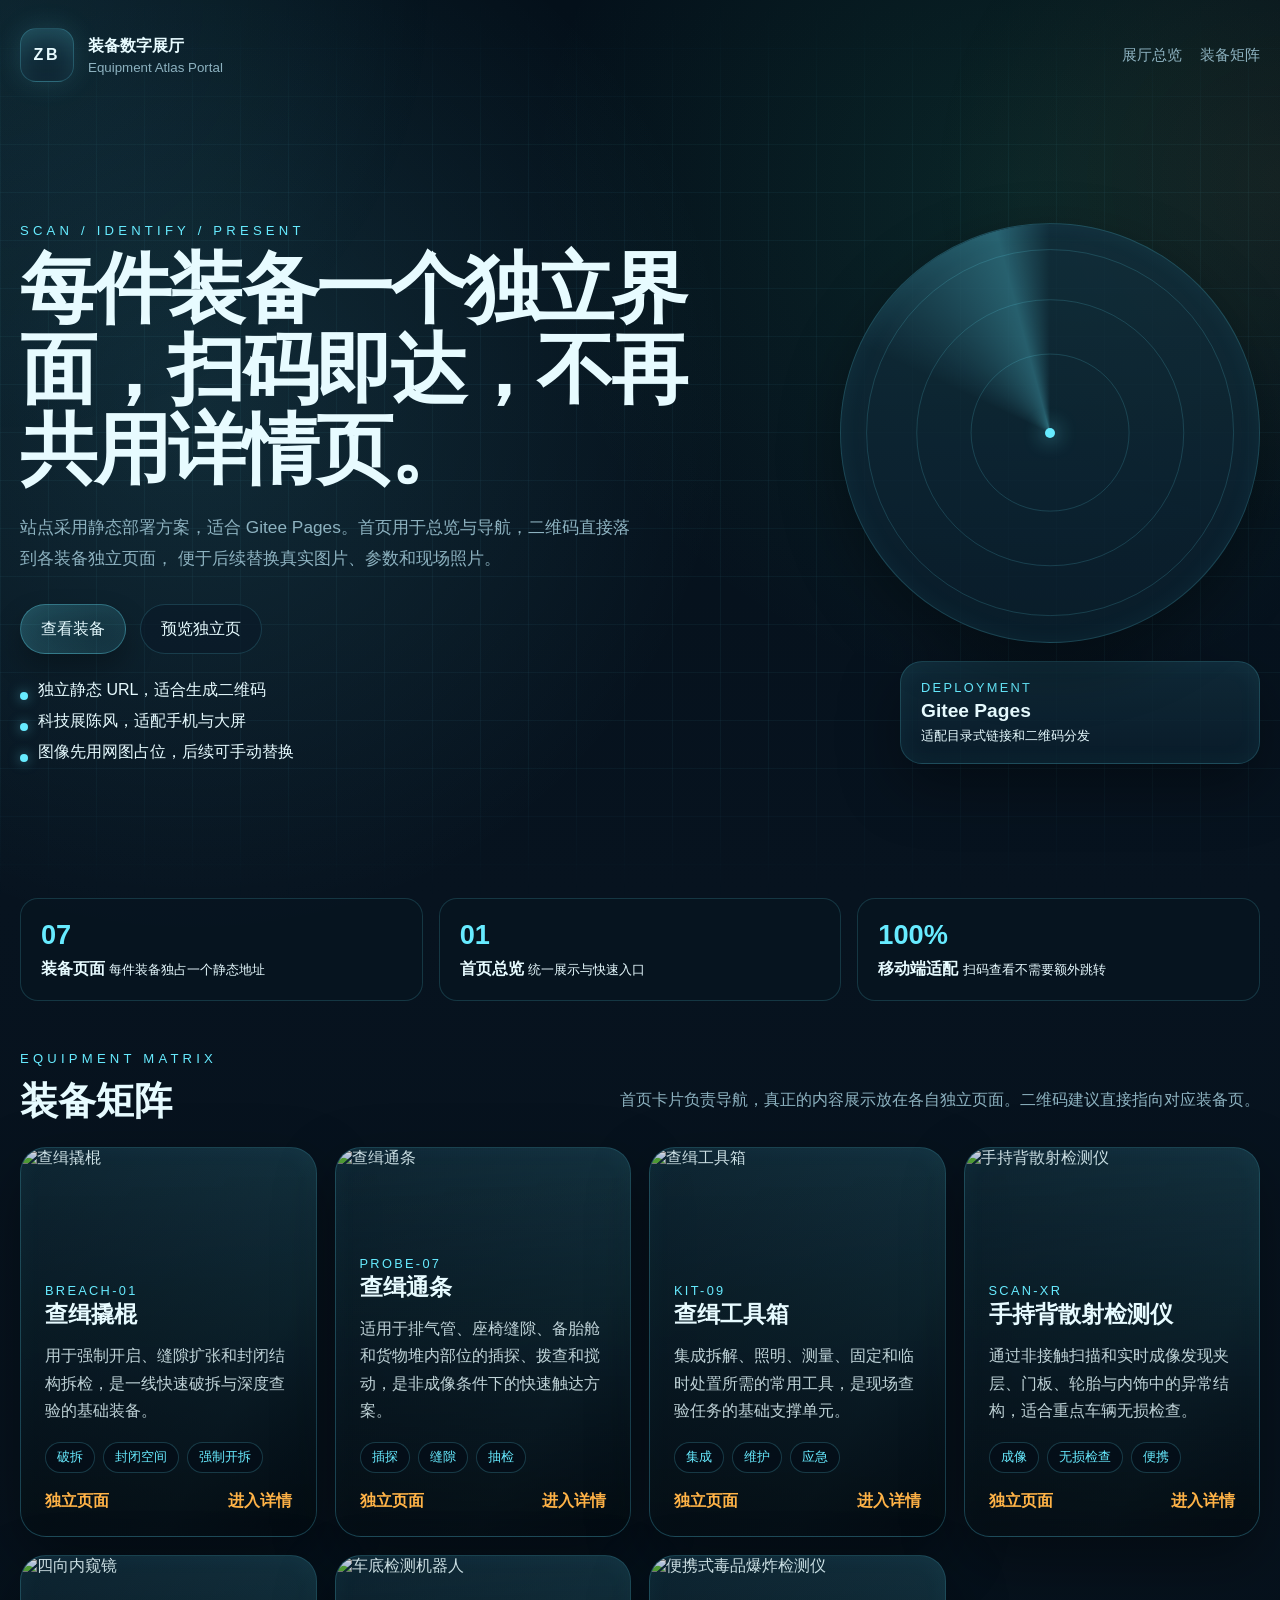
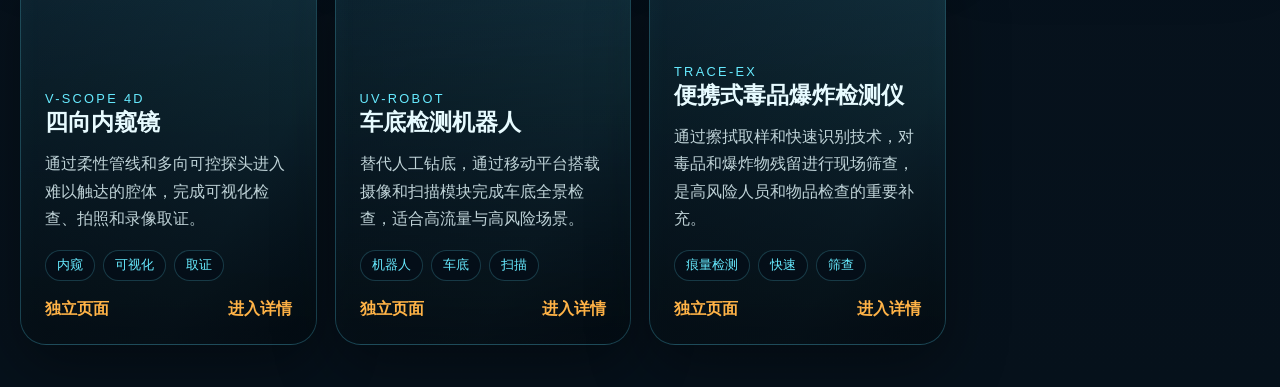
==== index.html @ 57be3cd7 "init equipment site" ====
<!DOCTYPE html>
<html lang="zh-CN">
<head>
    <meta charset="UTF-8">
    <meta name="viewport" content="width=device-width, initial-scale=1.0">
    <title>装备数字展厅</title>
    <meta name="description" content="装备数字展厅首页，支持二维码落地到每件装备的独立介绍页面。">
    <link rel="stylesheet" href="style.css">
</head>
<body data-page="home">
    <div class="site-shell">
        <div class="hud-grid"></div>
        <div class="hud-beam beam-a"></div>
        <div class="hud-beam beam-b"></div>

        <header class="topbar">
            <a class="brand" href="./index.html">
                <span class="brand-mark">ZB</span>
                <span class="brand-text">
                    <strong>装备数字展厅</strong>
                    <small>Equipment Atlas Portal</small>
                </span>
            </a>
            <nav class="topnav">
                <a href="#overview">展厅总览</a>
                <a href="#equipment-grid">装备矩阵</a>
            </nav>
        </header>

        <main>
            <section class="hero" id="overview">
                <div class="hero-copy">
                    <p class="section-kicker">SCAN / IDENTIFY / PRESENT</p>
                    <h1>每件装备一个独立界面，扫码即达，不再共用详情页。</h1>
                    <p class="hero-text">
                        站点采用静态部署方案，适合 Gitee Pages。首页用于总览与导航，二维码直接落到各装备独立页面，
                        便于后续替换真实图片、参数和现场照片。
                    </p>
                    <div class="hero-actions">
                        <a class="button button-primary" href="#equipment-grid">查看装备</a>
                        <a class="button button-secondary" href="equip/chaji-qiaogun/index.html">预览独立页</a>
                    </div>
                    <ul class="hero-points">
                        <li>独立静态 URL，适合生成二维码</li>
                        <li>科技展陈风，适配手机与大屏</li>
                        <li>图像先用网图占位，后续可手动替换</li>
                    </ul>
                </div>
                <div class="hero-visual">
                    <div class="hero-radar">
                        <div class="radar-ring ring-1"></div>
                        <div class="radar-ring ring-2"></div>
                        <div class="radar-ring ring-3"></div>
                        <div class="radar-sweep"></div>
                        <div class="radar-core"></div>
                    </div>
                    <div class="hero-panel">
                        <span>DEPLOYMENT</span>
                        <strong>Gitee Pages</strong>
                        <small>适配目录式链接和二维码分发</small>
                    </div>
                </div>
            </section>

            <section class="overview-strip">
                <article>
                    <span>07</span>
                    <strong>装备页面</strong>
                    <small>每件装备独占一个静态地址</small>
                </article>
                <article>
                    <span>01</span>
                    <strong>首页总览</strong>
                    <small>统一展示与快速入口</small>
                </article>
                <article>
                    <span>100%</span>
                    <strong>移动端适配</strong>
                    <small>扫码查看不需要额外跳转</small>
                </article>
            </section>

            <section class="section-head">
                <div>
                    <p class="section-kicker">EQUIPMENT MATRIX</p>
                    <h2>装备矩阵</h2>
                </div>
                <p class="section-note">
                    首页卡片负责导航，真正的内容展示放在各自独立页面。二维码建议直接指向对应装备页。
                </p>
            </section>

            <section class="equipment-grid" id="equipment-grid" aria-label="装备列表"></section>
        </main>
    </div>

    <script src="script.js"></script>
</body>
</html>
---- style.css ----
:root {
    color-scheme: dark;
    --bg: #06111b;
    --bg-soft: #0c1a27;
    --panel: rgba(8, 26, 40, 0.78);
    --panel-strong: rgba(9, 33, 50, 0.96);
    --panel-border: rgba(103, 235, 255, 0.18);
    --text: #e7fbff;
    --muted: #8db2c0;
    --line: rgba(103, 235, 255, 0.16);
    --accent: #67ebff;
    --accent-2: #3ddc97;
    --accent-3: #ffb347;
    --shadow: 0 22px 60px rgba(0, 0, 0, 0.35);
    --radius-xl: 28px;
    --radius-lg: 22px;
    --radius-md: 18px;
    --container: 1240px;
}

* {
    box-sizing: border-box;
}

html {
    scroll-behavior: smooth;
}

body {
    margin: 0;
    min-height: 100vh;
    font-family: "Segoe UI", "Microsoft YaHei", sans-serif;
    color: var(--text);
    background:
        radial-gradient(circle at 15% 20%, rgba(103, 235, 255, 0.12), transparent 28%),
        radial-gradient(circle at 80% 10%, rgba(61, 220, 151, 0.1), transparent 24%),
        linear-gradient(180deg, #04101a 0%, #07131f 45%, #06111b 100%);
}

a {
    color: inherit;
    text-decoration: none;
}

img {
    display: block;
    max-width: 100%;
}

button {
    font: inherit;
    border: 0;
}

.site-shell {
    position: relative;
    overflow: hidden;
}

.hud-grid,
.hud-beam {
    pointer-events: none;
    position: fixed;
    inset: 0;
    z-index: 0;
}

.hud-grid {
    background-image:
        linear-gradient(rgba(103, 235, 255, 0.05) 1px, transparent 1px),
        linear-gradient(90deg, rgba(103, 235, 255, 0.05) 1px, transparent 1px);
    background-size: 48px 48px;
    mask-image: linear-gradient(180deg, transparent, rgba(0, 0, 0, 0.9) 18%, rgba(0, 0, 0, 0.9) 84%, transparent);
}

.hud-beam {
    opacity: 0.35;
}

.beam-a {
    background: radial-gradient(circle at 0% 0%, rgba(103, 235, 255, 0.22), transparent 28%);
}

.beam-b {
    background: radial-gradient(circle at 100% 20%, rgba(255, 179, 71, 0.16), transparent 24%);
}

.topbar,
main,
.site-footer {
    position: relative;
    z-index: 1;
    width: min(calc(100% - 40px), var(--container));
    margin: 0 auto;
}

.topbar {
    display: flex;
    align-items: center;
    justify-content: space-between;
    gap: 20px;
    padding: 28px 0 18px;
}

.brand {
    display: inline-flex;
    align-items: center;
    gap: 14px;
}

.brand-mark {
    display: grid;
    place-items: center;
    width: 54px;
    height: 54px;
    border-radius: 16px;
    border: 1px solid rgba(103, 235, 255, 0.25);
    background:
        linear-gradient(180deg, rgba(103, 235, 255, 0.18), rgba(103, 235, 255, 0.02)),
        rgba(8, 24, 37, 0.9);
    box-shadow: inset 0 0 24px rgba(103, 235, 255, 0.12), 0 0 28px rgba(103, 235, 255, 0.14);
    font-weight: 700;
    letter-spacing: 0.18em;
}

.brand-text {
    display: grid;
    gap: 3px;
}

.brand-text strong {
    font-size: 1rem;
    font-weight: 700;
}

.brand-text small,
.topnav a,
.section-note,
.metric-label,
.info-card p,
.list-block li,
.qr-box p,
.page-nav a,
.topnav small {
    color: var(--muted);
}

.topnav {
    display: flex;
    align-items: center;
    gap: 18px;
}

.topnav a {
    position: relative;
    font-size: 0.95rem;
}

.topnav a::after {
    content: "";
    position: absolute;
    left: 0;
    bottom: -6px;
    width: 100%;
    height: 1px;
    background: linear-gradient(90deg, transparent, var(--accent), transparent);
    transform: scaleX(0);
    transform-origin: center;
    transition: transform 0.25s ease;
}

.topnav a:hover::after {
    transform: scaleX(1);
}

.hero,
.detail-hero {
    display: grid;
    grid-template-columns: minmax(0, 1.1fr) minmax(320px, 0.9fr);
    gap: 28px;
    align-items: center;
}

.hero {
    min-height: calc(100vh - 110px);
    padding: 24px 0 28px;
}

.section-kicker {
    margin: 0 0 10px;
    font-size: 0.82rem;
    letter-spacing: 0.32em;
    color: var(--accent);
}

.hero h1,
.detail-title {
    margin: 0;
    line-height: 1.05;
    font-size: clamp(2.8rem, 6vw, 5.8rem);
    letter-spacing: -0.04em;
}

.hero-text,
.detail-summary {
    width: min(92%, 760px);
    margin: 22px 0 0;
    font-size: 1.08rem;
    line-height: 1.8;
    color: var(--muted);
}

.hero-actions,
.page-actions {
    display: flex;
    flex-wrap: wrap;
    gap: 14px;
    margin-top: 30px;
}

.button {
    display: inline-flex;
    align-items: center;
    justify-content: center;
    min-height: 50px;
    padding: 0 20px;
    border-radius: 999px;
    border: 1px solid transparent;
    cursor: pointer;
    transition: transform 0.22s ease, box-shadow 0.22s ease, border-color 0.22s ease;
}

.button:hover {
    transform: translateY(-2px);
}

.button-primary {
    background: linear-gradient(135deg, rgba(103, 235, 255, 0.2), rgba(103, 235, 255, 0.06));
    border-color: rgba(103, 235, 255, 0.34);
    box-shadow: inset 0 0 28px rgba(103, 235, 255, 0.08), 0 14px 28px rgba(0, 0, 0, 0.28);
    color: var(--text);
}

.button-secondary {
    background: rgba(10, 26, 40, 0.7);
    border-color: rgba(103, 235, 255, 0.16);
}

.hero-points,
.metric-list,
.list-block ul,
.reference-list {
    list-style: none;
    margin: 0;
    padding: 0;
}

.hero-points {
    display: grid;
    gap: 10px;
    margin-top: 26px;
}

.hero-points li,
.list-block li,
.reference-list li {
    position: relative;
    padding-left: 18px;
}

.hero-points li::before,
.list-block li::before,
.reference-list li::before {
    content: "";
    position: absolute;
    left: 0;
    top: 0.75em;
    width: 8px;
    height: 8px;
    border-radius: 50%;
    background: var(--accent);
    box-shadow: 0 0 12px rgba(103, 235, 255, 0.5);
}

.hero-visual {
    display: grid;
    gap: 18px;
    justify-items: end;
}

.hero-radar,
.hero-panel,
.detail-image,
.surface-panel,
.equipment-card,
.metric-card,
.qr-box,
.info-card {
    border: 1px solid var(--panel-border);
    background:
        linear-gradient(180deg, rgba(103, 235, 255, 0.08), rgba(103, 235, 255, 0.02)),
        var(--panel);
    box-shadow: var(--shadow), inset 0 0 24px rgba(103, 235, 255, 0.05);
}

.hero-radar {
    position: relative;
    width: min(100%, 420px);
    aspect-ratio: 1;
    border-radius: 50%;
    overflow: hidden;
}

.radar-ring,
.radar-core,
.radar-sweep {
    position: absolute;
    inset: 50%;
    transform: translate(-50%, -50%);
    border-radius: 50%;
}

.radar-ring {
    border: 1px solid rgba(103, 235, 255, 0.16);
}

.ring-1 { width: 38%; height: 38%; }
.ring-2 { width: 64%; height: 64%; }
.ring-3 { width: 88%; height: 88%; }

.radar-core {
    width: 10px;
    height: 10px;
    background: var(--accent);
    box-shadow: 0 0 20px var(--accent);
}

.radar-sweep {
    width: 100%;
    height: 100%;
    background: conic-gradient(from 0deg, transparent 0deg 295deg, rgba(103, 235, 255, 0.28) 345deg, transparent 360deg);
    animation: spin 6s linear infinite;
}

.hero-panel,
.surface-panel,
.info-card,
.qr-box {
    border-radius: var(--radius-lg);
    padding: 18px 20px;
}

.hero-panel {
    width: min(100%, 360px);
    display: grid;
    gap: 5px;
}

.hero-panel span,
.metric-card span,
.detail-meta span,
.small-label {
    color: var(--accent);
    font-size: 0.8rem;
    letter-spacing: 0.18em;
    text-transform: uppercase;
}

.hero-panel strong,
.metric-card strong {
    font-size: 1.2rem;
}

.overview-strip {
    display: grid;
    grid-template-columns: repeat(3, minmax(0, 1fr));
    gap: 16px;
    margin: 8px 0 32px;
}

.overview-strip article,
.metric-card {
    border-radius: var(--radius-md);
    padding: 20px;
    border: 1px solid var(--line);
    background: rgba(7, 21, 33, 0.72);
}

.overview-strip span {
    display: block;
    margin-bottom: 8px;
    font-size: 1.7rem;
    font-weight: 700;
    color: var(--accent);
}

.section-head {
    display: flex;
    align-items: end;
    justify-content: space-between;
    gap: 24px;
    padding: 18px 0 20px;
}

.section-head h2,
.section-title {
    margin: 4px 0 0;
    font-size: clamp(1.8rem, 3vw, 2.7rem);
}

.equipment-grid {
    display: grid;
    grid-template-columns: repeat(auto-fit, minmax(260px, 1fr));
    gap: 18px;
    padding-bottom: 42px;
}

.equipment-card {
    position: relative;
    overflow: hidden;
    border-radius: 26px;
    min-height: 390px;
    display: flex;
    align-items: end;
    padding: 0;
    transform: translateY(18px);
    opacity: 0;
    animation: fade-up 0.7s ease forwards;
    animation-delay: var(--delay, 0s);
}

.equipment-card::after,
.detail-image::after {
    content: "";
    position: absolute;
    inset: 0;
    background:
        linear-gradient(180deg, rgba(2, 7, 12, 0.1), rgba(2, 7, 12, 0.78)),
        linear-gradient(120deg, transparent 0%, rgba(103, 235, 255, 0.08) 70%, transparent 100%);
}

.equipment-card:hover {
    transform: translateY(0);
    box-shadow: 0 24px 54px rgba(0, 0, 0, 0.42), inset 0 0 24px rgba(103, 235, 255, 0.08);
}

.equipment-card img {
    position: absolute;
    inset: 0;
    width: 100%;
    height: 100%;
    object-fit: cover;
    transition: transform 0.5s ease;
}

.equipment-card:hover img,
.detail-image:hover img {
    transform: scale(1.05);
}

.equipment-card-body {
    position: relative;
    z-index: 1;
    width: 100%;
    padding: 24px;
}

.equipment-card h3 {
    margin: 0;
    font-size: 1.42rem;
}

.equipment-card p {
    margin: 12px 0 18px;
    color: rgba(231, 251, 255, 0.82);
    line-height: 1.7;
}

.tag-row {
    display: flex;
    flex-wrap: wrap;
    gap: 8px;
    margin-bottom: 18px;
}

.tag-row span {
    display: inline-flex;
    padding: 6px 11px;
    border-radius: 999px;
    border: 1px solid rgba(103, 235, 255, 0.2);
    background: rgba(4, 14, 24, 0.64);
    color: var(--accent);
    font-size: 0.8rem;
}

.card-footer {
    display: flex;
    align-items: center;
    justify-content: space-between;
    color: var(--accent-3);
    font-weight: 600;
}

.detail-main {
    padding: 18px 0 56px;
}

.detail-hero {
    padding: 18px 0 30px;
}

.detail-meta {
    display: grid;
    gap: 16px;
}

.detail-chip-row {
    display: flex;
    flex-wrap: wrap;
    gap: 10px;
}

.detail-chip {
    display: inline-flex;
    padding: 7px 12px;
    border-radius: 999px;
    background: rgba(7, 23, 35, 0.86);
    border: 1px solid rgba(103, 235, 255, 0.18);
    color: var(--accent);
}

.detail-image {
    position: relative;
    min-height: 520px;
    border-radius: var(--radius-xl);
    overflow: hidden;
}

.detail-image img {
    position: absolute;
    inset: 0;
    width: 100%;
    height: 100%;
    object-fit: cover;
}

.detail-overlay {
    position: absolute;
    left: 24px;
    right: 24px;
    bottom: 24px;
    z-index: 1;
    display: grid;
    gap: 6px;
}

.detail-grid {
    display: grid;
    grid-template-columns: 1.2fr 0.8fr;
    gap: 20px;
}

.surface-panel {
    border-radius: var(--radius-xl);
    padding: 22px;
}

.panel-stack {
    display: grid;
    gap: 20px;
}

.metric-list {
    display: grid;
    grid-template-columns: repeat(3, minmax(0, 1fr));
    gap: 14px;
}

.metric-card {
    min-height: 132px;
}

.metric-card strong {
    display: block;
    margin-top: 12px;
    font-size: 1.72rem;
}

.metric-label {
    display: block;
    margin-top: 12px;
    line-height: 1.6;
}

.content-columns {
    display: grid;
    grid-template-columns: repeat(2, minmax(0, 1fr));
    gap: 18px;
    margin-top: 18px;
}

.list-block {
    padding: 20px;
    border-radius: var(--radius-lg);
    border: 1px solid var(--line);
    background: rgba(4, 18, 29, 0.54);
}

.list-block h3,
.info-card h3,
.surface-panel h2,
.surface-panel h3 {
    margin: 0 0 14px;
    font-size: 1.16rem;
}

.list-block ul {
    display: grid;
    gap: 12px;
}

.list-block li {
    line-height: 1.7;
}

.reference-list {
    display: grid;
    gap: 10px;
}

.reference-list a {
    color: #b7f6ff;
    border-bottom: 1px solid rgba(183, 246, 255, 0.22);
}

.page-nav {
    display: flex;
    flex-wrap: wrap;
    gap: 12px;
    margin-top: 18px;
}

.page-nav a {
    display: inline-flex;
    align-items: center;
    gap: 8px;
    min-height: 44px;
    padding: 0 16px;
    border-radius: 999px;
    border: 1px solid rgba(103, 235, 255, 0.16);
    background: rgba(7, 19, 29, 0.74);
}

.site-footer {
    padding: 18px 0 34px;
}

.site-footer p {
    margin: 0;
    color: var(--muted);
}

@keyframes spin {
    from { transform: translate(-50%, -50%) rotate(0deg); }
    to { transform: translate(-50%, -50%) rotate(360deg); }
}

@keyframes fade-up {
    from {
        opacity: 0;
        transform: translateY(18px);
    }
    to {
        opacity: 1;
        transform: translateY(0);
    }
}

@media (max-width: 1100px) {
    .hero,
    .detail-hero,
    .detail-grid {
        grid-template-columns: 1fr;
    }

    .hero-visual {
        justify-items: start;
    }

    .content-columns {
        grid-template-columns: 1fr;
    }
}

@media (max-width: 780px) {
    .topbar,
    .section-head {
        flex-direction: column;
        align-items: flex-start;
    }

    .topnav {
        flex-wrap: wrap;
    }

    .overview-strip,
    .metric-list {
        grid-template-columns: 1fr;
    }

    .detail-image {
        min-height: 360px;
    }
}

@media (max-width: 560px) {
    .topbar,
    main,
    .site-footer {
        width: min(calc(100% - 24px), var(--container));
    }

    .hero h1,
    .detail-title {
        font-size: 2.3rem;
    }

    .hero {
        min-height: auto;
        padding-top: 8px;
    }

    .equipment-card {
        min-height: 340px;
    }
}

@media (prefers-reduced-motion: reduce) {
    *,
    *::before,
    *::after {
        animation: none !important;
        transition: none !important;
        scroll-behavior: auto !important;
    }
}
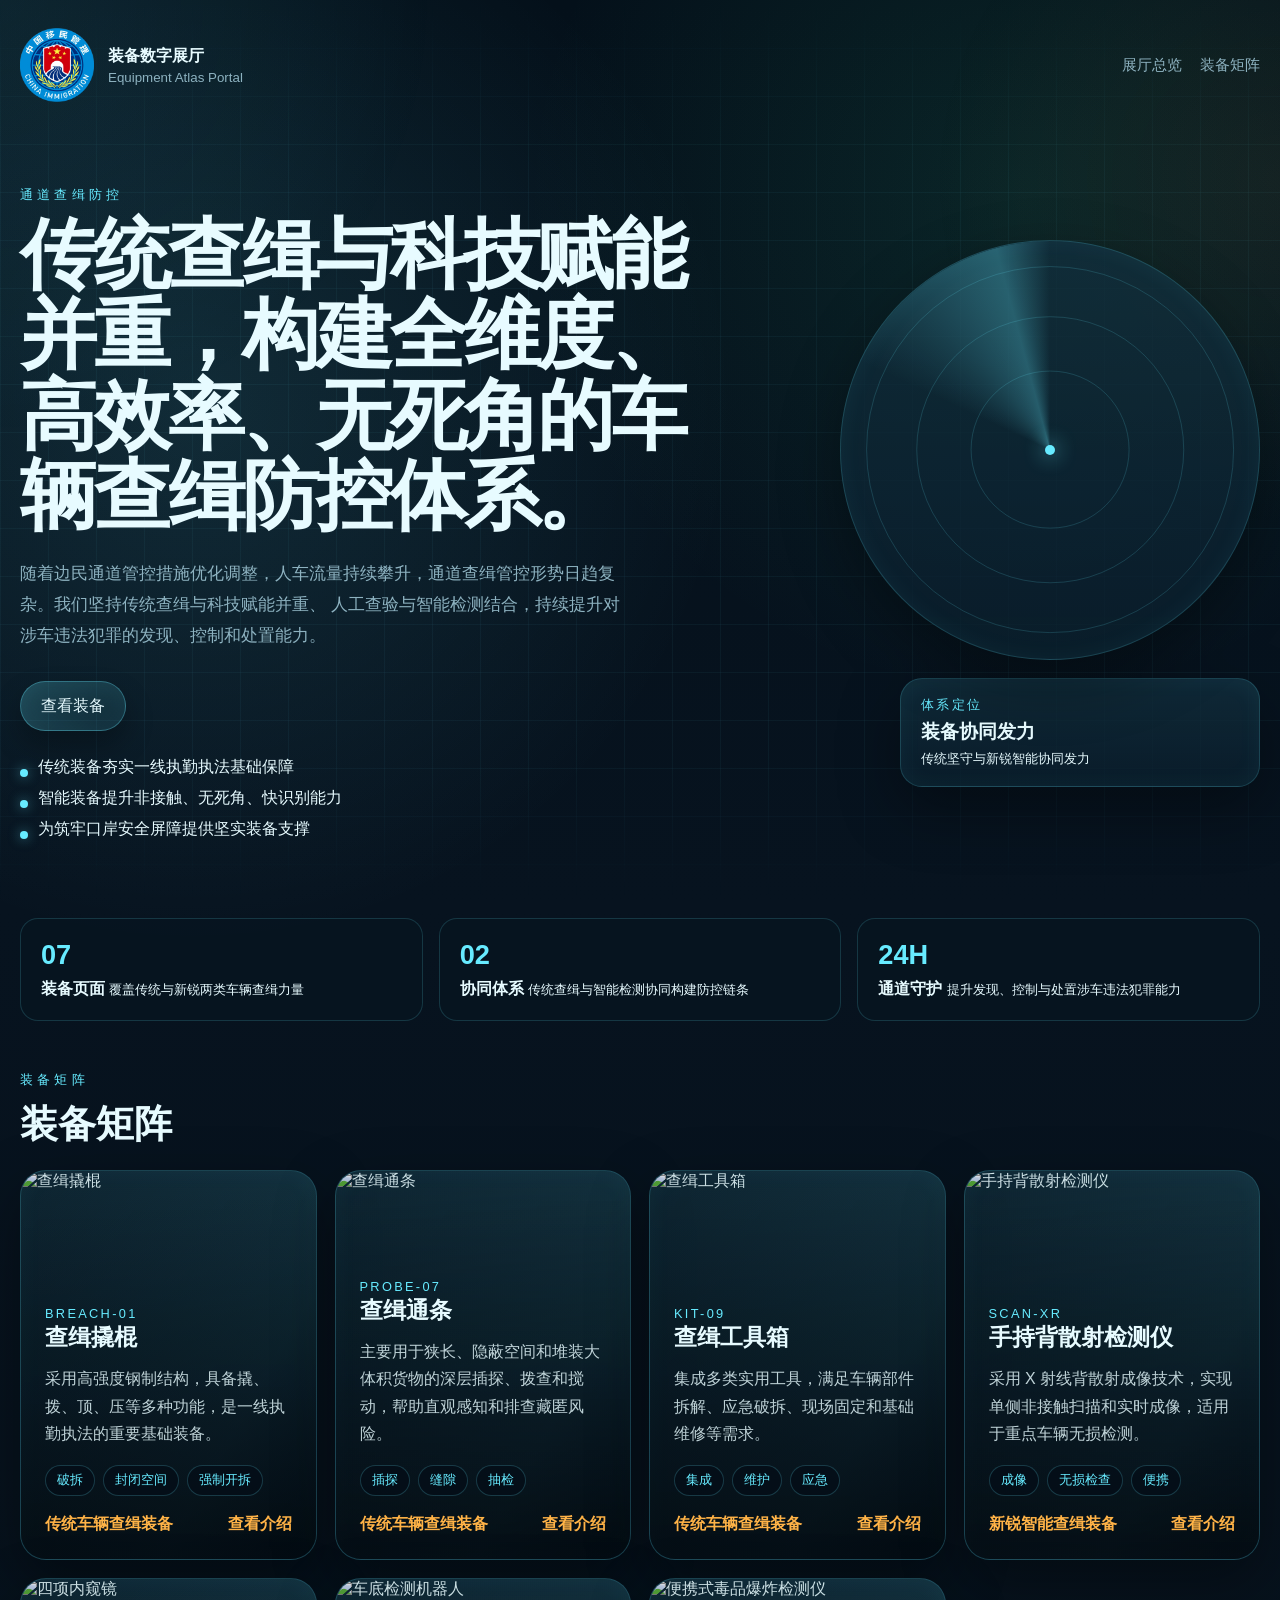
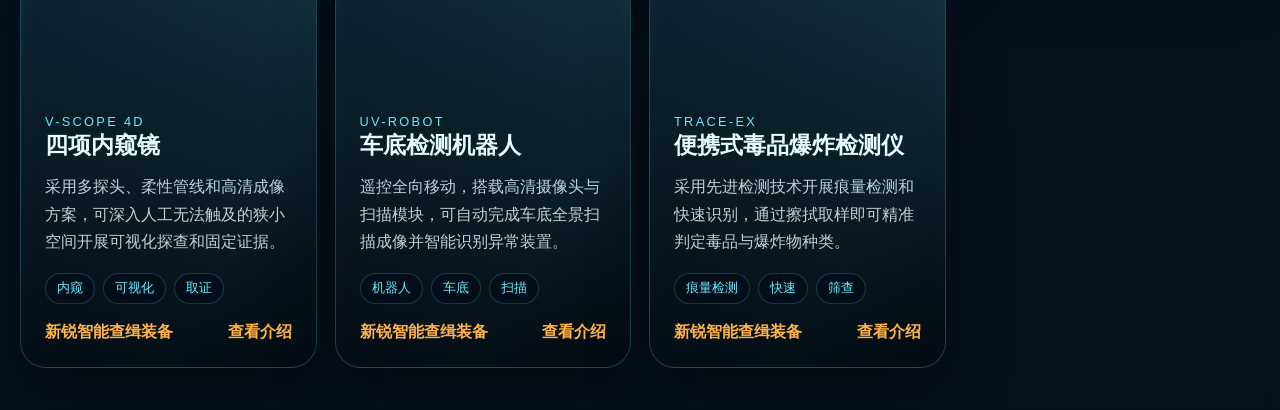
==== commit 19149ef6: "refine exhibition pages and local assets" ====
--- a/index.html
+++ b/index.html
@@ -1,10 +1,10 @@
-<!DOCTYPE html>
+﻿<!DOCTYPE html>
 <html lang="zh-CN">
 <head>
     <meta charset="UTF-8">
     <meta name="viewport" content="width=device-width, initial-scale=1.0">
     <title>装备数字展厅</title>
-    <meta name="description" content="装备数字展厅首页，支持二维码落地到每件装备的独立介绍页面。">
+    <meta name="description" content="车辆查缉装备展示首页。">
     <link rel="stylesheet" href="style.css">
 </head>
 <body data-page="home">
@@ -15,7 +15,7 @@
 
         <header class="topbar">
             <a class="brand" href="./index.html">
-                <span class="brand-mark">ZB</span>
+                <img class="brand-logo" src="image/图标.png" alt="国家移民管理局标识">
                 <span class="brand-text">
                     <strong>装备数字展厅</strong>
                     <small>Equipment Atlas Portal</small>
@@ -30,20 +30,19 @@
         <main>
             <section class="hero" id="overview">
                 <div class="hero-copy">
-                    <p class="section-kicker">SCAN / IDENTIFY / PRESENT</p>
-                    <h1>每件装备一个独立界面，扫码即达，不再共用详情页。</h1>
+                    <p class="section-kicker">通道查缉防控</p>
+                    <h1>传统查缉与科技赋能并重，构建全维度、高效率、无死角的车辆查缉防控体系。</h1>
                     <p class="hero-text">
-                        站点采用静态部署方案，适合 Gitee Pages。首页用于总览与导航，二维码直接落到各装备独立页面，
-                        便于后续替换真实图片、参数和现场照片。
+                        随着边民通道管控措施优化调整，人车流量持续攀升，通道查缉管控形势日趋复杂。我们坚持传统查缉与科技赋能并重、
+                        人工查验与智能检测结合，持续提升对涉车违法犯罪的发现、控制和处置能力。
                     </p>
                     <div class="hero-actions">
                         <a class="button button-primary" href="#equipment-grid">查看装备</a>
-                        <a class="button button-secondary" href="equip/chaji-qiaogun/index.html">预览独立页</a>
                     </div>
                     <ul class="hero-points">
-                        <li>独立静态 URL，适合生成二维码</li>
-                        <li>科技展陈风，适配手机与大屏</li>
-                        <li>图像先用网图占位，后续可手动替换</li>
+                        <li>传统装备夯实一线执勤执法基础保障</li>
+                        <li>智能装备提升非接触、无死角、快识别能力</li>
+                        <li>为筑牢口岸安全屏障提供坚实装备支撑</li>
                     </ul>
                 </div>
                 <div class="hero-visual">
@@ -51,13 +50,18 @@
                         <div class="radar-ring ring-1"></div>
                         <div class="radar-ring ring-2"></div>
                         <div class="radar-ring ring-3"></div>
+                        <div class="radar-target target-a risk-high">走私</div>
+                        <div class="radar-target target-b risk-high">偷渡</div>
+                        <div class="radar-target target-c risk-mid">夹藏</div>
+                        <div class="radar-target target-d risk-mid">暗格</div>
+                        <div class="radar-target target-e risk-high">违禁品</div>
                         <div class="radar-sweep"></div>
                         <div class="radar-core"></div>
                     </div>
                     <div class="hero-panel">
-                        <span>DEPLOYMENT</span>
-                        <strong>Gitee Pages</strong>
-                        <small>适配目录式链接和二维码分发</small>
+                        <span>体系定位</span>
+                        <strong>装备协同发力</strong>
+                        <small>传统坚守与新锐智能协同发力</small>
                     </div>
                 </div>
             </section>
@@ -66,28 +70,25 @@
                 <article>
                     <span>07</span>
                     <strong>装备页面</strong>
-                    <small>每件装备独占一个静态地址</small>
+                    <small>覆盖传统与新锐两类车辆查缉力量</small>
                 </article>
                 <article>
-                    <span>01</span>
-                    <strong>首页总览</strong>
-                    <small>统一展示与快速入口</small>
+                    <span>02</span>
+                    <strong>协同体系</strong>
+                    <small>传统查缉与智能检测协同构建防控链条</small>
                 </article>
                 <article>
-                    <span>100%</span>
-                    <strong>移动端适配</strong>
-                    <small>扫码查看不需要额外跳转</small>
+                    <span>24H</span>
+                    <strong>通道守护</strong>
+                    <small>提升发现、控制与处置涉车违法犯罪能力</small>
                 </article>
             </section>
 
             <section class="section-head">
                 <div>
-                    <p class="section-kicker">EQUIPMENT MATRIX</p>
+                    <p class="section-kicker">装备矩阵</p>
                     <h2>装备矩阵</h2>
                 </div>
-                <p class="section-note">
-                    首页卡片负责导航，真正的内容展示放在各自独立页面。二维码建议直接指向对应装备页。
-                </p>
             </section>
 
             <section class="equipment-grid" id="equipment-grid" aria-label="装备列表"></section>
@@ -97,3 +98,5 @@
     <script src="script.js"></script>
 </body>
 </html>
+
+
--- a/style.css
+++ b/style.css
@@ -123,6 +123,18 @@
     letter-spacing: 0.18em;
 }
 
+.brand-logo {
+    width: 74px;
+    height: 74px;
+    object-fit: contain;
+    object-position: center;
+    border-radius: 0;
+    border: 0;
+    box-shadow: none;
+    background: transparent;
+    flex: 0 0 auto;
+}
+
 .brand-text {
     display: grid;
     gap: 3px;
@@ -140,7 +152,6 @@
 .info-card p,
 .list-block li,
 .qr-box p,
-.page-nav a,
 .topnav small {
     color: var(--muted);
 }
@@ -342,6 +353,64 @@
     animation: spin 6s linear infinite;
 }
 
+.radar-target {
+    position: absolute;
+    z-index: 1;
+    padding: 5px 10px;
+    border-radius: 999px;
+    border: 1px solid rgba(103, 235, 255, 0.3);
+    background: rgba(5, 18, 30, 0.88);
+    color: #d8fbff;
+    font-size: 0.78rem;
+    letter-spacing: 0.08em;
+    opacity: 0;
+    transform: translateY(8px) scale(0.96);
+    box-shadow: 0 0 0 rgba(103, 235, 255, 0);
+    filter: blur(4px);
+    animation: target-ping 6s linear infinite;
+}
+
+.radar-target::before {
+    content: "";
+    position: absolute;
+    left: -28px;
+    top: 50%;
+    width: 22px;
+    height: 1px;
+    background: currentColor;
+    opacity: 0.55;
+    transform: translateY(-50%) scaleX(0.2);
+    transform-origin: right center;
+}
+
+.radar-target::after {
+    content: "";
+    position: absolute;
+    left: -34px;
+    top: 50%;
+    width: 7px;
+    height: 7px;
+    border-radius: 50%;
+    background: currentColor;
+    transform: translateY(-50%) scale(0.2);
+    opacity: 0;
+    box-shadow: 0 0 0 currentColor;
+}
+
+.risk-high {
+    color: #ffcf70;
+}
+
+.risk-mid {
+    color: #8ae7ff;
+}
+
+.target-a { top: 18%; right: 17%; animation-delay: 0.3s; }
+.target-b { top: 33%; left: 12%; animation-delay: 1.1s; }
+.target-c { top: 54%; right: 8%; animation-delay: 2.2s; }
+.target-d { bottom: 24%; left: 14%; animation-delay: 3.4s; }
+.target-e { bottom: 14%; right: 22%; animation-delay: 4.6s; }
+
 .hero-panel,
 .surface-panel,
 .info-card,
@@ -565,6 +634,59 @@
     padding: 22px;
 }
 
+.image-showcase {
+    display: grid;
+    gap: 16px;
+    align-content: start;
+}
+
+.showcase-grid {
+    display: grid;
+    grid-template-columns: 1fr;
+    gap: 14px;
+}
+
+.showcase-frame {
+    position: relative;
+    border-radius: var(--radius-lg);
+    overflow: hidden;
+    border: 1px solid var(--line);
+    background:
+        linear-gradient(180deg, rgba(103, 235, 255, 0.08), rgba(103, 235, 255, 0.02)),
+        rgba(5, 18, 29, 0.72);
+}
+
+.showcase-primary {
+    min-height: 320px;
+}
+
+.showcase-secondary {
+    min-height: 180px;
+}
+
+.showcase-frame::after {
+    content: "";
+    position: absolute;
+    inset: 0;
+    background:
+        linear-gradient(180deg, rgba(2, 7, 12, 0.08), rgba(2, 7, 12, 0.46)),
+        linear-gradient(135deg, transparent 0%, rgba(103, 235, 255, 0.1) 68%, transparent 100%);
+    pointer-events: none;
+}
+
+.showcase-frame img {
+    width: 100%;
+    height: 100%;
+    object-fit: cover;
+    display: block;
+}
+
+.showcase-caption {
+    margin: 0;
+    color: var(--muted);
+    line-height: 1.75;
+}
+
 .panel-stack {
     display: grid;
     gap: 20px;
@@ -633,24 +755,6 @@
     border-bottom: 1px solid rgba(183, 246, 255, 0.22);
 }
 
-.page-nav {
-    display: flex;
-    flex-wrap: wrap;
-    gap: 12px;
-    margin-top: 18px;
-}
-
-.page-nav a {
-    display: inline-flex;
-    align-items: center;
-    gap: 8px;
-    min-height: 44px;
-    padding: 0 16px;
-    border-radius: 999px;
-    border: 1px solid rgba(103, 235, 255, 0.16);
-    background: rgba(7, 19, 29, 0.74);
-}
-
 .site-footer {
     padding: 18px 0 34px;
 }
@@ -663,6 +767,164 @@
 @keyframes spin {
     from { transform: translate(-50%, -50%) rotate(0deg); }
     to { transform: translate(-50%, -50%) rotate(360deg); }
+}
+
+@keyframes target-ping {
+    0%,
+    100% {
+        opacity: 0;
+        transform: translateY(8px) scale(0.96);
+        filter: blur(4px);
+        box-shadow: 0 0 0 rgba(103, 235, 255, 0);
+        border-color: rgba(103, 235, 255, 0.12);
+    }
+    10% {
+        opacity: 0;
+        transform: translateY(8px) scale(0.96);
+        filter: blur(4px);
+        box-shadow: 0 0 0 rgba(103, 235, 255, 0);
+    }
+    14% {
+        opacity: 1;
+        transform: translateY(0) scale(1);
+        filter: blur(0);
+        border-color: rgba(103, 235, 255, 0.55);
+        box-shadow: 0 0 18px rgba(103, 235, 255, 0.35);
+    }
+    18% {
+        opacity: 1;
+        transform: translateY(0) scale(1);
+        filter: blur(0);
+        box-shadow: 0 0 18px rgba(103, 235, 255, 0.35);
+        border-color: rgba(103, 235, 255, 0.55);
+    }
+    24% {
+        opacity: 0.35;
+        transform: translateY(-2px) scale(0.99);
+        filter: blur(1px);
+        box-shadow: 0 0 10px rgba(103, 235, 255, 0.18);
+        border-color: rgba(103, 235, 255, 0.2);
+    }
+    30% {
+        opacity: 0;
+        transform: translateY(-4px) scale(0.97);
+        filter: blur(4px);
+        box-shadow: 0 0 0 rgba(103, 235, 255, 0);
+    }
+}
+
+.radar-target.risk-high {
+    box-shadow: 0 0 0 rgba(255, 207, 112, 0);
+}
+
+.radar-target.risk-high::before,
+.radar-target.risk-high::after {
+    color: #ffcf70;
+}
+
+.radar-target.risk-mid::before,
+.radar-target.risk-mid::after {
+    color: #8ae7ff;
+}
+
+.radar-target.risk-high {
+    animation-name: target-ping-high;
+}
+
+@keyframes target-ping-high {
+    0%,
+    100% {
+        opacity: 0;
+        transform: translateY(8px) scale(0.96);
+        filter: blur(4px);
+        box-shadow: 0 0 0 rgba(255, 207, 112, 0);
+        border-color: rgba(255, 207, 112, 0.14);
+    }
+    10% {
+        opacity: 0;
+        transform: translateY(8px) scale(0.96);
+        filter: blur(4px);
+    }
+    14%,
+    18% {
+        opacity: 1;
+        transform: translateY(0) scale(1);
+        filter: blur(0);
+        border-color: rgba(255, 207, 112, 0.62);
+        box-shadow: 0 0 20px rgba(255, 207, 112, 0.34);
+    }
+    24% {
+        opacity: 0.36;
+        transform: translateY(-2px) scale(0.99);
+        filter: blur(1px);
+        border-color: rgba(255, 207, 112, 0.24);
+        box-shadow: 0 0 10px rgba(255, 207, 112, 0.18);
+    }
+    30% {
+        opacity: 0;
+        transform: translateY(-4px) scale(0.97);
+        filter: blur(4px);
+        box-shadow: 0 0 0 rgba(255, 207, 112, 0);
+    }
+}
+
+.radar-target.risk-high::before,
+.radar-target.risk-mid::before {
+    animation: target-line 6s linear infinite;
+    animation-delay: inherit;
+}
+
+.radar-target.risk-high::after,
+.radar-target.risk-mid::after {
+    animation: target-dot 6s linear infinite;
+    animation-delay: inherit;
+}
+
+@keyframes target-line {
+    0%,
+    11%,
+    100% {
+        opacity: 0;
+        transform: translateY(-50%) scaleX(0.2);
+    }
+    15%,
+    20% {
+        opacity: 0.8;
+        transform: translateY(-50%) scaleX(1);
+    }
+    26% {
+        opacity: 0.2;
+        transform: translateY(-50%) scaleX(0.75);
+    }
+    30% {
+        opacity: 0;
+        transform: translateY(-50%) scaleX(0.2);
+    }
+}
+
+@keyframes target-dot {
+    0%,
+    11%,
+    100% {
+        opacity: 0;
+        transform: translateY(-50%) scale(0.2);
+        box-shadow: 0 0 0 currentColor;
+    }
+    15%,
+    20% {
+        opacity: 1;
+        transform: translateY(-50%) scale(1);
+        box-shadow: 0 0 12px currentColor;
+    }
+    26% {
+        opacity: 0.2;
+        transform: translateY(-50%) scale(0.8);
+        box-shadow: 0 0 0 currentColor;
+    }
+    30% {
+        opacity: 0;
+        transform: translateY(-50%) scale(0.2);
+    }
 }
 
 @keyframes fade-up {
@@ -690,6 +952,15 @@
     .content-columns {
         grid-template-columns: 1fr;
     }
+
+    .showcase-grid {
+        grid-template-columns: 1fr 1fr;
+    }
+
+    .showcase-primary,
+    .showcase-secondary {
+        min-height: 220px;
+    }
 }
 
 @media (max-width: 780px) {
@@ -710,6 +981,10 @@
 
     .detail-image {
         min-height: 360px;
+    }
+
+    .showcase-grid {
+        grid-template-columns: 1fr;
     }
 }
 
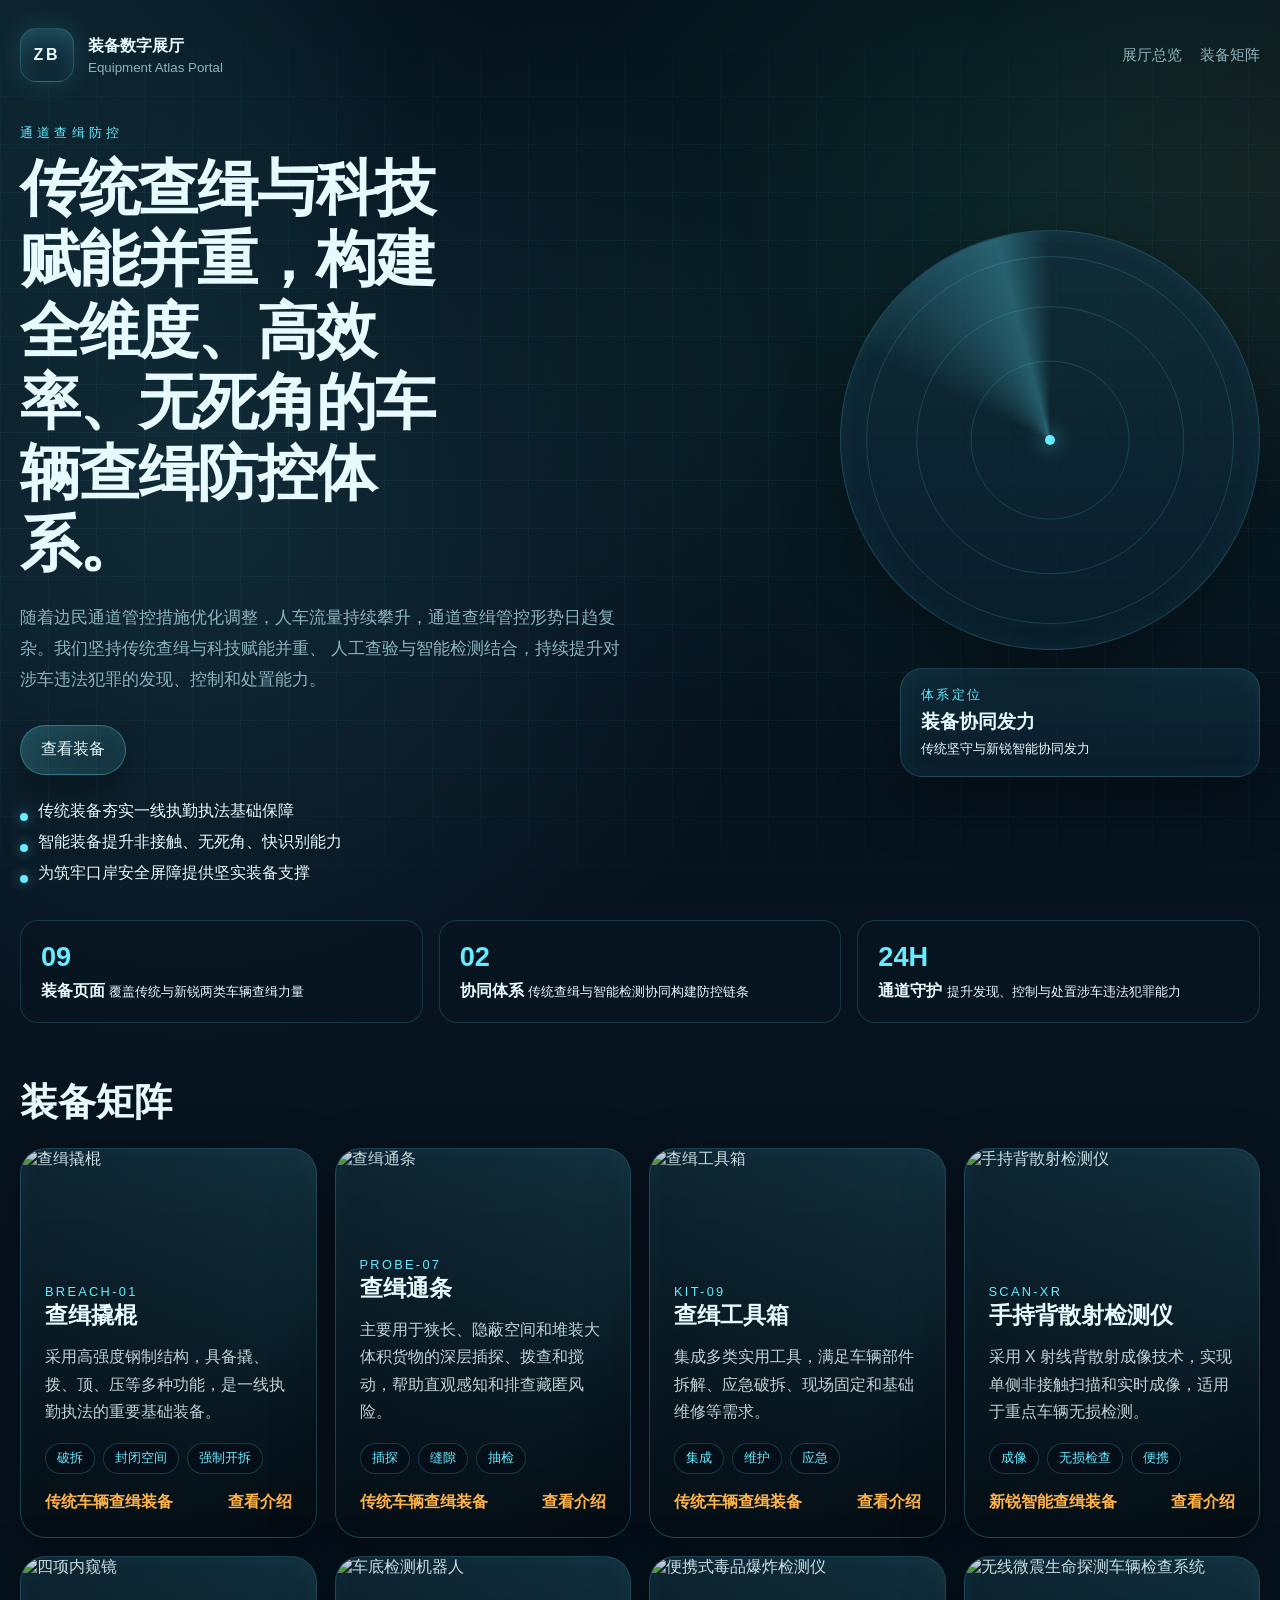
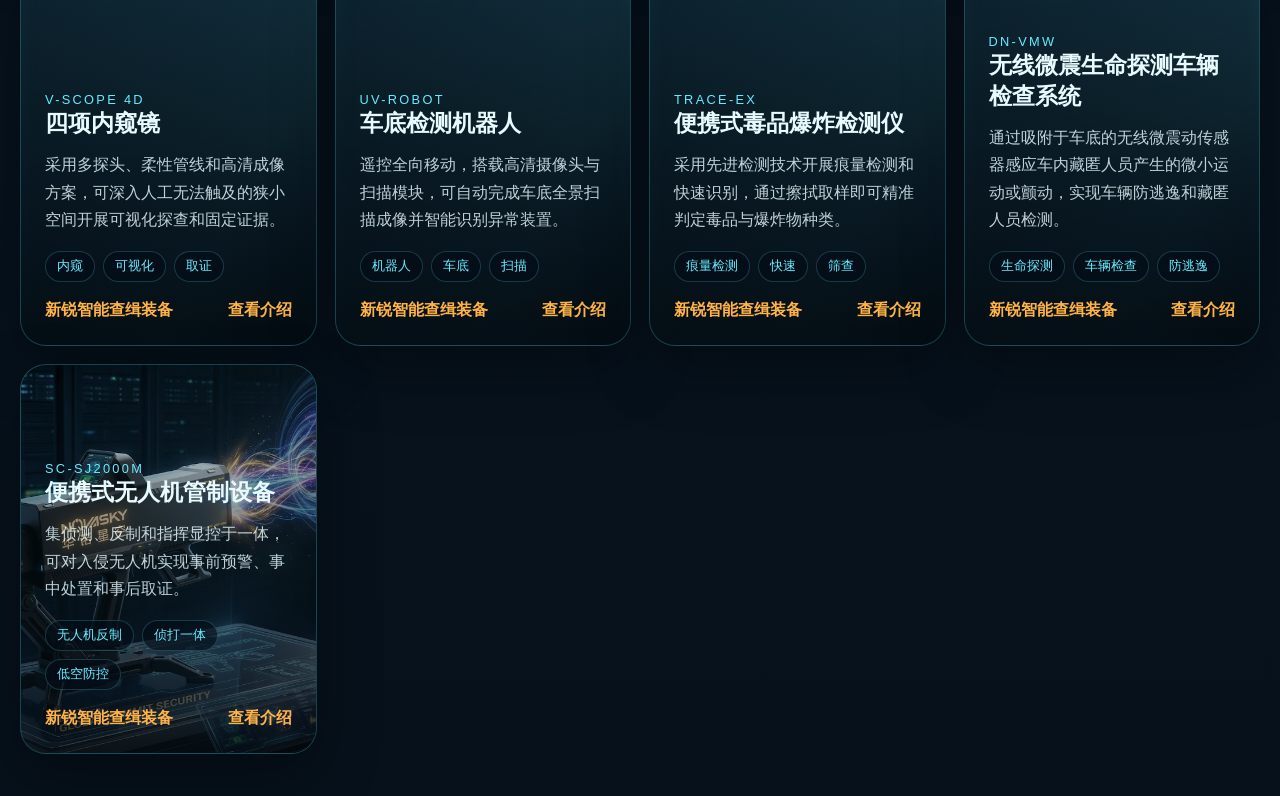
==== commit ab4a9c8e: "update equipment detail heroes and add new assets" ====
--- a/index.html
+++ b/index.html
@@ -1,4 +1,4 @@
-﻿<!DOCTYPE html>
+<!DOCTYPE html>
 <html lang="zh-CN">
 <head>
     <meta charset="UTF-8">
@@ -15,7 +15,7 @@
 
         <header class="topbar">
             <a class="brand" href="./index.html">
-                <img class="brand-logo" src="image/图标.png" alt="国家移民管理局标识">
+                <span class="brand-mark">ZB</span>
                 <span class="brand-text">
                     <strong>装备数字展厅</strong>
                     <small>Equipment Atlas Portal</small>
@@ -68,7 +68,7 @@
 
             <section class="overview-strip">
                 <article>
-                    <span>07</span>
+                    <span>09</span>
                     <strong>装备页面</strong>
                     <small>覆盖传统与新锐两类车辆查缉力量</small>
                 </article>
@@ -86,7 +86,6 @@
 
             <section class="section-head">
                 <div>
-                    <p class="section-kicker">装备矩阵</p>
                     <h2>装备矩阵</h2>
                 </div>
             </section>
@@ -98,5 +97,3 @@
     <script src="script.js"></script>
 </body>
 </html>
-
-
--- a/style.css
+++ b/style.css
@@ -207,9 +207,10 @@
 .hero h1,
 .detail-title {
     margin: 0;
-    line-height: 1.05;
-    font-size: clamp(2.8rem, 6vw, 5.8rem);
-    letter-spacing: -0.04em;
+    line-height: 1.16;
+    font-size: clamp(2.2rem, 4.8vw, 4.6rem);
+    letter-spacing: -0.03em;
+    max-width: 13ch;
 }
 
 .hero-text,
@@ -575,12 +576,75 @@
 }
 
 .detail-hero {
-    padding: 18px 0 30px;
+    position: relative;
+    min-height: clamp(520px, 72vh, 760px);
+    padding: clamp(30px, 4vw, 56px);
+    grid-template-columns: 1fr;
+    gap: 0;
+    align-items: end;
+    overflow: hidden;
+    border-radius: calc(var(--radius-xl) + 4px);
+    border: 1px solid var(--panel-border);
+    background:
+        linear-gradient(90deg, rgba(3, 12, 20, 0.98) 0%, rgba(3, 12, 20, 0.94) 36%, rgba(3, 12, 20, 0.7) 58%, rgba(3, 12, 20, 0.42) 76%, rgba(3, 12, 20, 0.74) 100%),
+        linear-gradient(180deg, rgba(103, 235, 255, 0.06), rgba(103, 235, 255, 0.02)),
+        var(--panel);
+    box-shadow: var(--shadow), inset 0 0 24px rgba(103, 235, 255, 0.05);
+}
+
+.detail-hero.has-art {
+    background-repeat: no-repeat, no-repeat, no-repeat, no-repeat;
+    background-position: left top, left top, right 28px center, left top;
+    background-size: auto, auto, 46% auto, auto;
+}
+
+.detail-hero::after {
+    content: "";
+    position: absolute;
+    inset: 0;
+    background:
+        linear-gradient(135deg, rgba(103, 235, 255, 0.08), transparent 24%, transparent 74%, rgba(103, 235, 255, 0.05)),
+        linear-gradient(180deg, rgba(255, 255, 255, 0.02), transparent 30%);
+    pointer-events: none;
 }
 
 .detail-meta {
-    display: grid;
-    gap: 16px;
+    position: relative;
+    z-index: 1;
+    display: grid;
+    gap: 18px;
+    width: min(58%, 760px);
+}
+
+.detail-meta-bar {
+    display: flex;
+    align-items: center;
+    flex-wrap: wrap;
+    gap: 12px;
+}
+
+.detail-meta-code,
+.detail-meta-status {
+    display: inline-flex;
+    align-items: center;
+    min-height: 38px;
+    padding: 0 14px;
+    border-radius: 999px;
+    border: 1px solid rgba(103, 235, 255, 0.18);
+    background: rgba(6, 20, 32, 0.72);
+    box-shadow: inset 0 0 14px rgba(103, 235, 255, 0.06);
+}
+
+.detail-meta-code {
+    color: var(--accent);
+    font-size: 0.84rem;
+    letter-spacing: 0.18em;
+}
+
+.detail-meta-status {
+    color: var(--text);
+    font-size: 0.96rem;
+    font-weight: 600;
 }
 
 .detail-chip-row {
@@ -598,29 +662,15 @@
     color: var(--accent);
 }
 
+.detail-image-hint {
+    margin: 0;
+    width: min(72%, 620px);
+    color: rgba(231, 251, 255, 0.76);
+    line-height: 1.72;
+}
+
 .detail-image {
-    position: relative;
-    min-height: 520px;
-    border-radius: var(--radius-xl);
-    overflow: hidden;
-}
-
-.detail-image img {
-    position: absolute;
-    inset: 0;
-    width: 100%;
-    height: 100%;
-    object-fit: cover;
-}
-
-.detail-overlay {
-    position: absolute;
-    left: 24px;
-    right: 24px;
-    bottom: 24px;
-    z-index: 1;
-    display: grid;
-    gap: 6px;
+    display: none;
 }
 
 .detail-grid {
@@ -940,9 +990,16 @@
 
 @media (max-width: 1100px) {
     .hero,
-    .detail-hero,
     .detail-grid {
         grid-template-columns: 1fr;
+    }
+
+    .detail-meta {
+        width: min(68%, 760px);
+    }
+
+    .detail-hero.has-art {
+        background-size: auto, auto, 52% auto, auto;
     }
 
     .hero-visual {
@@ -979,8 +1036,20 @@
         grid-template-columns: 1fr;
     }
 
-    .detail-image {
-        min-height: 360px;
+    .detail-hero {
+        min-height: 560px;
+        padding: 26px 22px 28px;
+        align-items: start;
+    }
+
+    .detail-hero.has-art {
+        background-position: left top, left top, center top 26px, left top;
+        background-size: auto, auto, min(calc(100% - 44px), 420px) auto, auto;
+    }
+
+    .detail-meta,
+    .detail-image-hint {
+        width: 100%;
     }
 
     .showcase-grid {
@@ -1007,6 +1076,10 @@
 
     .equipment-card {
         min-height: 340px;
+    }
+
+    .detail-hero {
+        min-height: 500px;
     }
 }
 
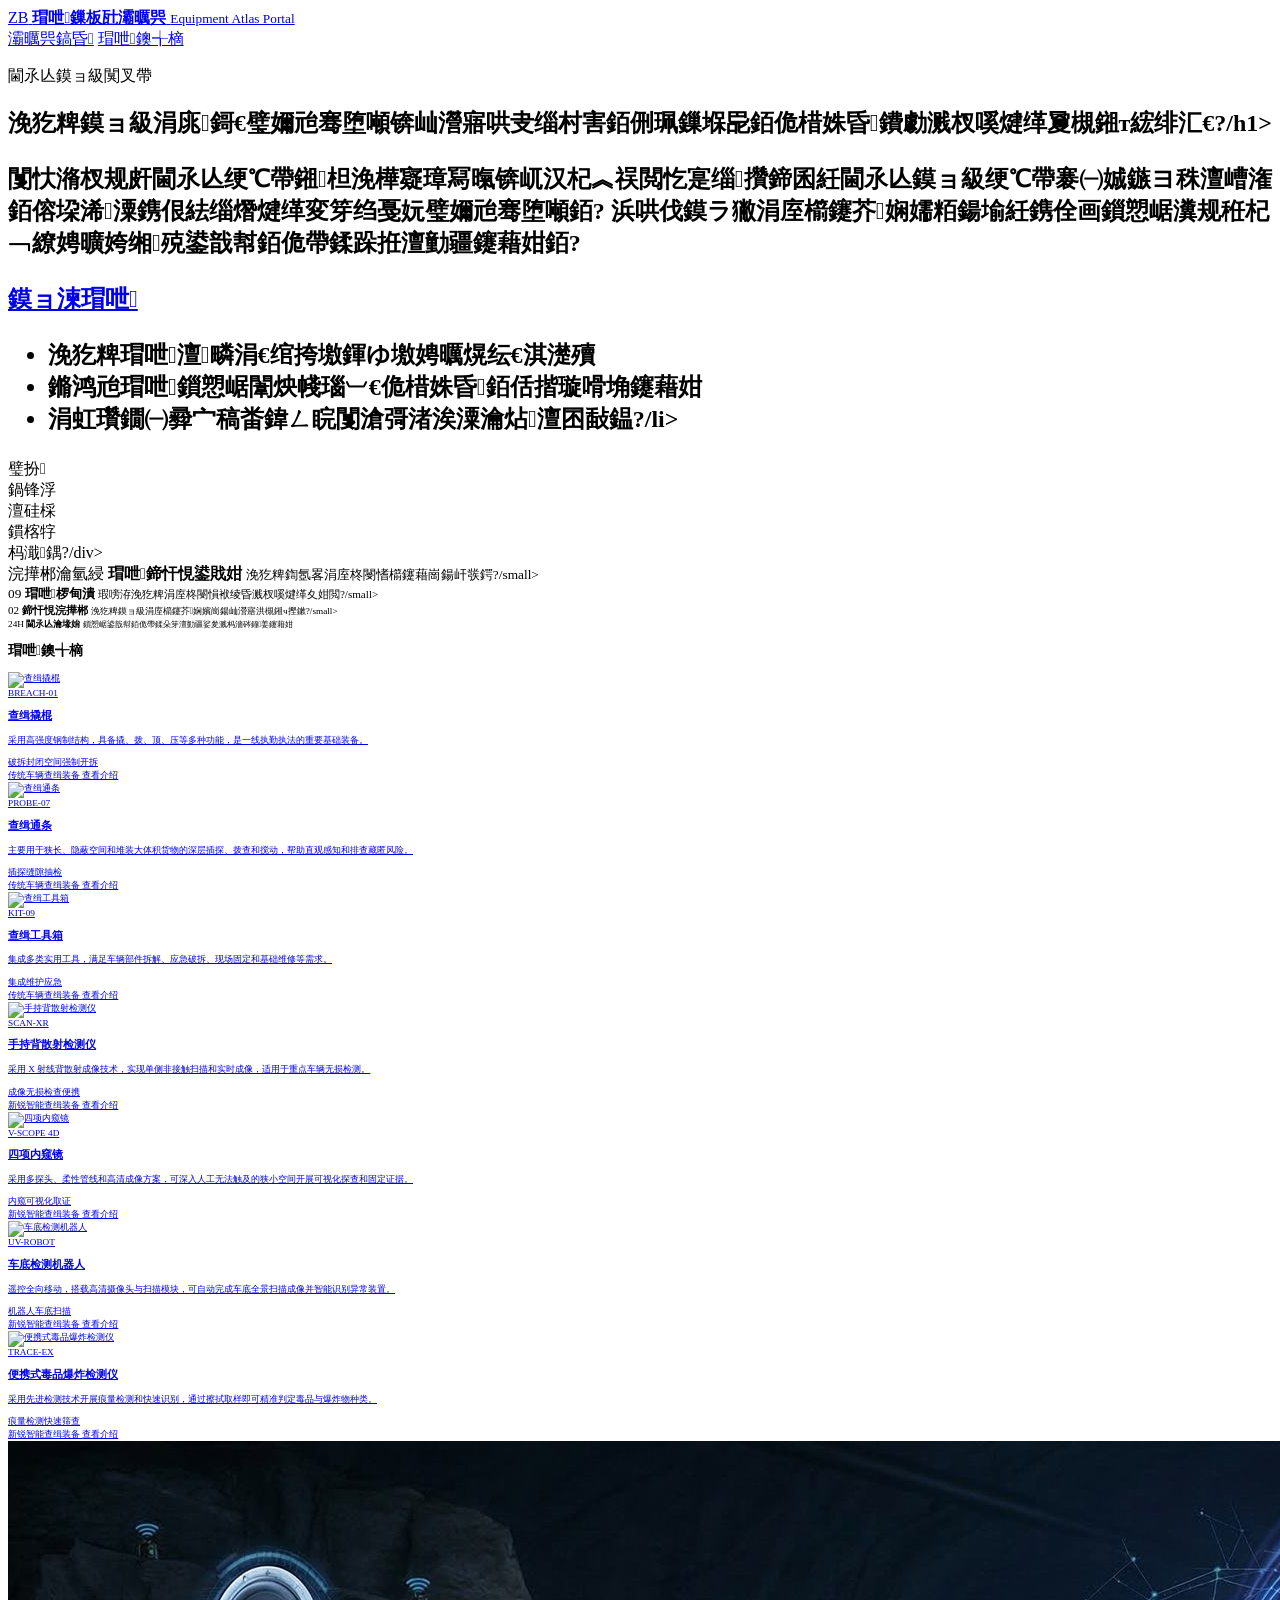
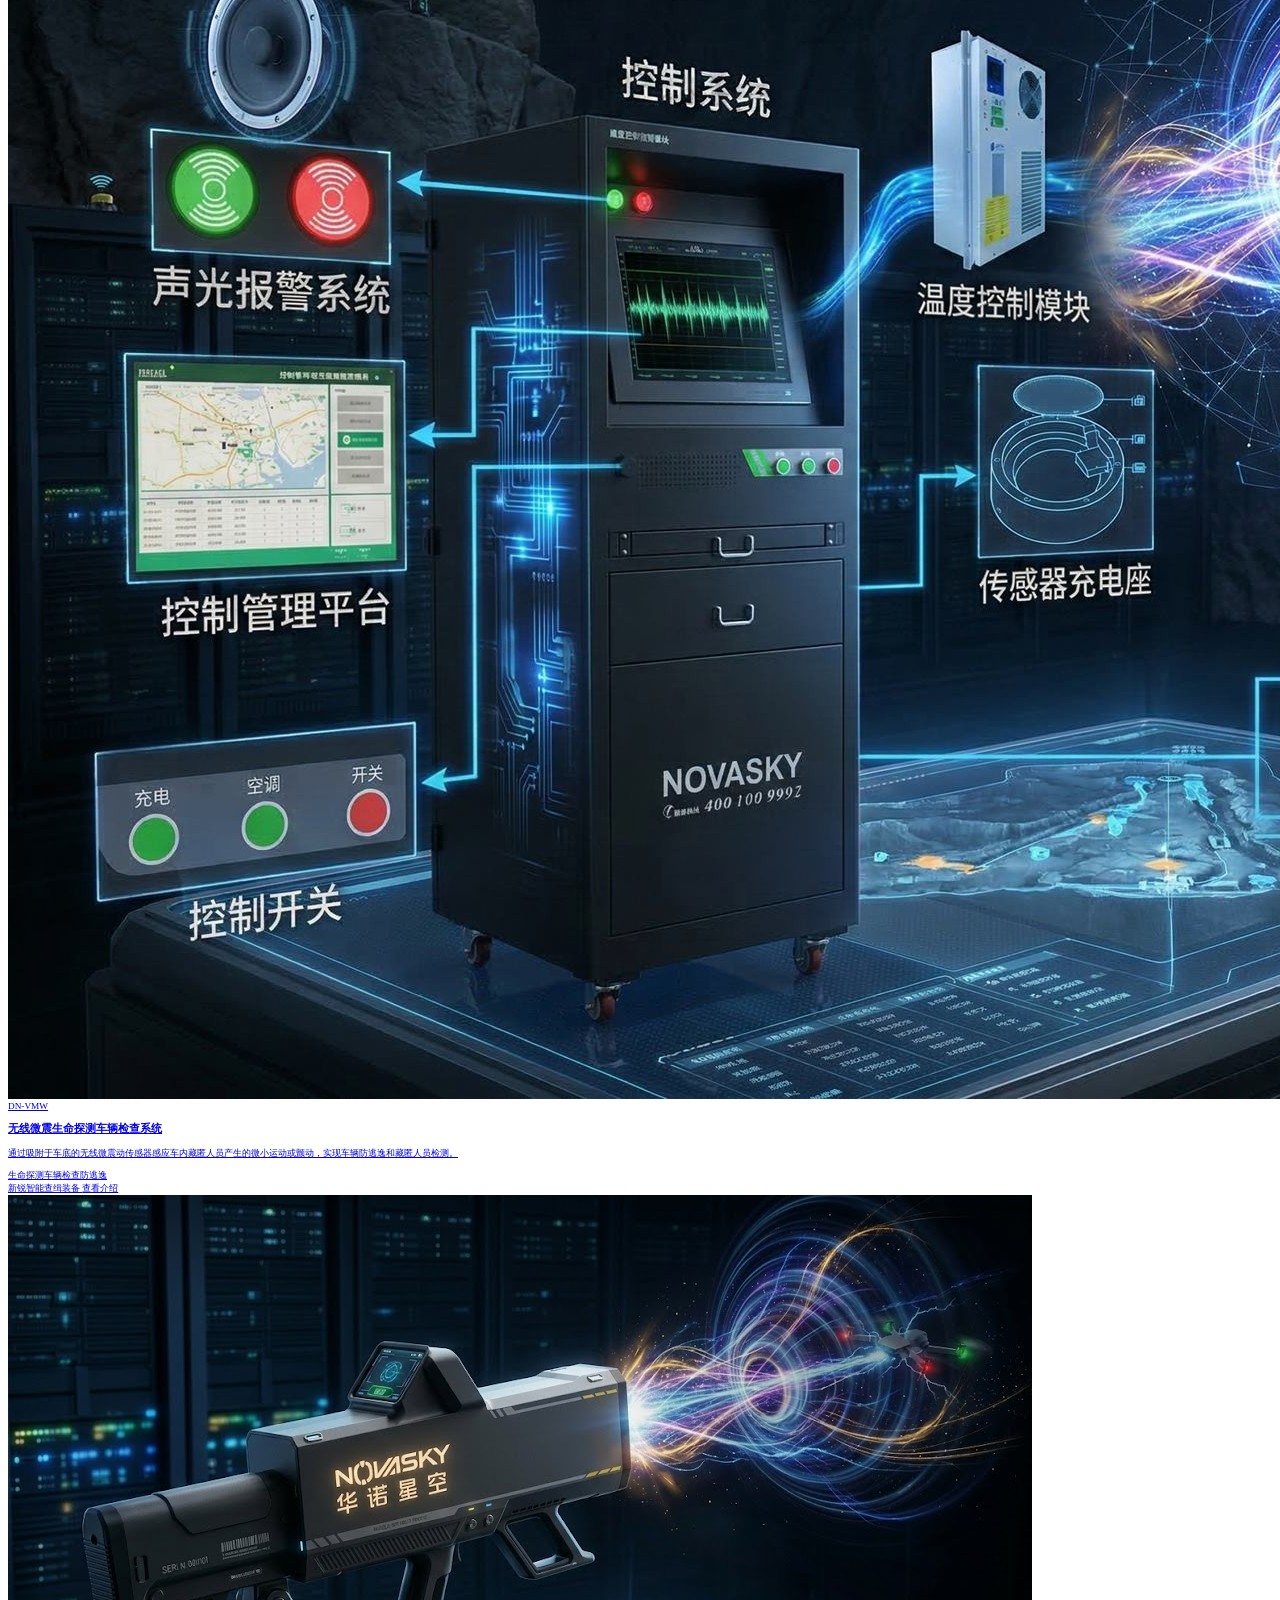
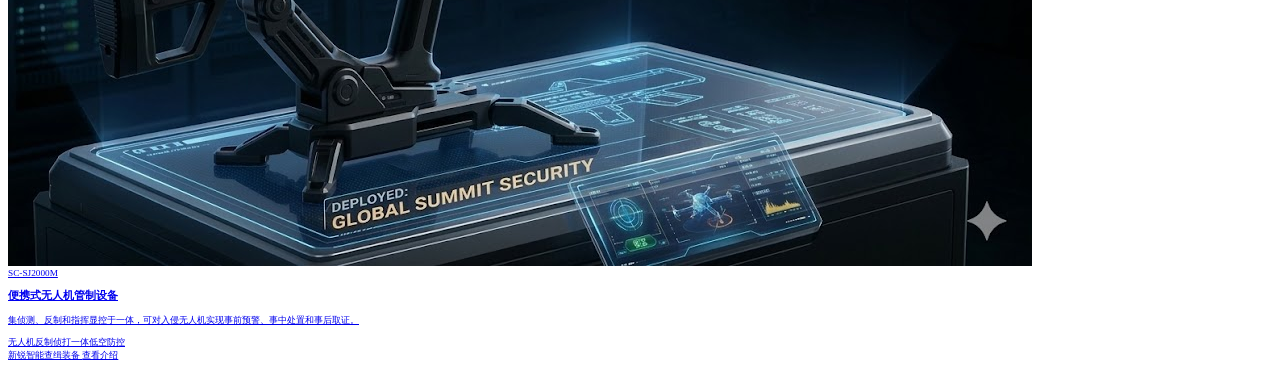
==== commit b8acad3b: "optimize image assets and update references" ====
--- a/index.html
+++ b/index.html
@@ -1,10 +1,10 @@
-<!DOCTYPE html>
+﻿<!DOCTYPE html>
 <html lang="zh-CN">
 <head>
     <meta charset="UTF-8">
     <meta name="viewport" content="width=device-width, initial-scale=1.0">
-    <title>装备数字展厅</title>
-    <meta name="description" content="车辆查缉装备展示首页。">
+    <title>瑁呭鏁板瓧灞曞巺</title>
+    <meta name="description" content="杞﹁締鏌ョ級瑁呭灞曠ず棣栭〉銆?>
     <link rel="stylesheet" href="style.css">
 </head>
 <body data-page="home">
@@ -17,32 +17,30 @@
             <a class="brand" href="./index.html">
                 <span class="brand-mark">ZB</span>
                 <span class="brand-text">
-                    <strong>装备数字展厅</strong>
+                    <strong>瑁呭鏁板瓧灞曞巺</strong>
                     <small>Equipment Atlas Portal</small>
                 </span>
             </a>
             <nav class="topnav">
-                <a href="#overview">展厅总览</a>
-                <a href="#equipment-grid">装备矩阵</a>
+                <a href="#overview">灞曞巺鎬昏</a>
+                <a href="#equipment-grid">瑁呭鐭╅樀</a>
             </nav>
         </header>
 
         <main>
             <section class="hero" id="overview">
                 <div class="hero-copy">
-                    <p class="section-kicker">通道查缉防控</p>
-                    <h1>传统查缉与科技赋能并重，构建全维度、高效率、无死角的车辆查缉防控体系。</h1>
+                    <p class="section-kicker">閫氶亾鏌ョ級闃叉帶</p>
+                    <h1>浼犵粺鏌ョ級涓庣鎶€璧嬭兘骞堕噸锛屾瀯寤哄叏缁村害銆侀珮鏁堢巼銆佹棤姝昏鐨勮溅杈嗘煡缂夐槻鎺т綋绯汇€?/h1>
                     <p class="hero-text">
-                        随着边民通道管控措施优化调整，人车流量持续攀升，通道查缉管控形势日趋复杂。我们坚持传统查缉与科技赋能并重、
-                        人工查验与智能检测结合，持续提升对涉车违法犯罪的发现、控制和处置能力。
-                    </p>
+                        闅忕潃杈规皯閫氶亾绠℃帶鎺柦浼樺寲璋冩暣锛屼汉杞︽祦閲忔寔缁攢鍗囷紝閫氶亾鏌ョ級绠℃帶褰㈠娍鏃ヨ秼澶嶆潅銆傛垜浠潥鎸佷紶缁熸煡缂変笌绉戞妧璧嬭兘骞堕噸銆?                        浜哄伐鏌ラ獙涓庢櫤鑳芥娴嬬粨鍚堬紝鎸佺画鎻愬崌瀵规秹杞﹁繚娉曠姱缃殑鍙戠幇銆佹帶鍒跺拰澶勭疆鑳藉姏銆?                    </p>
                     <div class="hero-actions">
-                        <a class="button button-primary" href="#equipment-grid">查看装备</a>
+                        <a class="button button-primary" href="#equipment-grid">鏌ョ湅瑁呭</a>
                     </div>
                     <ul class="hero-points">
-                        <li>传统装备夯实一线执勤执法基础保障</li>
-                        <li>智能装备提升非接触、无死角、快识别能力</li>
-                        <li>为筑牢口岸安全屏障提供坚实装备支撑</li>
+                        <li>浼犵粺瑁呭澶疄涓€绾挎墽鍕ゆ墽娉曞熀纭€淇濋殰</li>
+                        <li>鏅鸿兘瑁呭鎻愬崌闈炴帴瑙︺€佹棤姝昏銆佸揩璇嗗埆鑳藉姏</li>
+                        <li>涓虹瓚鐗㈠彛宀稿畨鍏ㄥ睆闅滄彁渚涘潥瀹炶澶囨敮鎾?/li>
                     </ul>
                 </div>
                 <div class="hero-visual">
@@ -50,18 +48,18 @@
                         <div class="radar-ring ring-1"></div>
                         <div class="radar-ring ring-2"></div>
                         <div class="radar-ring ring-3"></div>
-                        <div class="radar-target target-a risk-high">走私</div>
-                        <div class="radar-target target-b risk-high">偷渡</div>
-                        <div class="radar-target target-c risk-mid">夹藏</div>
-                        <div class="radar-target target-d risk-mid">暗格</div>
-                        <div class="radar-target target-e risk-high">违禁品</div>
+                        <div class="radar-target target-a risk-high">璧扮</div>
+                        <div class="radar-target target-b risk-high">鍋锋浮</div>
+                        <div class="radar-target target-c risk-mid">澶硅棌</div>
+                        <div class="radar-target target-d risk-mid">鏆楁牸</div>
+                        <div class="radar-target target-e risk-high">杩濈鍝?/div>
                         <div class="radar-sweep"></div>
                         <div class="radar-core"></div>
                     </div>
                     <div class="hero-panel">
-                        <span>体系定位</span>
-                        <strong>装备协同发力</strong>
-                        <small>传统坚守与新锐智能协同发力</small>
+                        <span>浣撶郴瀹氫綅</span>
+                        <strong>瑁呭鍗忓悓鍙戝姏</strong>
+                        <small>浼犵粺鍧氬畧涓庢柊閿愭櫤鑳藉崗鍚屽彂鍔?/small>
                     </div>
                 </div>
             </section>
@@ -69,31 +67,32 @@
             <section class="overview-strip">
                 <article>
                     <span>09</span>
-                    <strong>装备页面</strong>
-                    <small>覆盖传统与新锐两类车辆查缉力量</small>
+                    <strong>瑁呭椤甸潰</strong>
+                    <small>瑕嗙洊浼犵粺涓庢柊閿愪袱绫昏溅杈嗘煡缂夊姏閲?/small>
                 </article>
                 <article>
                     <span>02</span>
-                    <strong>协同体系</strong>
-                    <small>传统查缉与智能检测协同构建防控链条</small>
+                    <strong>鍗忓悓浣撶郴</strong>
+                    <small>浼犵粺鏌ョ級涓庢櫤鑳芥娴嬪崗鍚屾瀯寤洪槻鎺ч摼鏉?/small>
                 </article>
                 <article>
                     <span>24H</span>
-                    <strong>通道守护</strong>
-                    <small>提升发现、控制与处置涉车违法犯罪能力</small>
+                    <strong>閫氶亾瀹堟姢</strong>
+                    <small>鎻愬崌鍙戠幇銆佹帶鍒朵笌澶勭疆娑夎溅杩濇硶鐘姜鑳藉姏</small>
                 </article>
             </section>
 
             <section class="section-head">
                 <div>
-                    <h2>装备矩阵</h2>
+                    <h2>瑁呭鐭╅樀</h2>
                 </div>
             </section>
 
-            <section class="equipment-grid" id="equipment-grid" aria-label="装备列表"></section>
+            <section class="equipment-grid" id="equipment-grid" aria-label="瑁呭鍒楄〃"></section>
         </main>
     </div>
 
     <script src="script.js"></script>
 </body>
 </html>
+
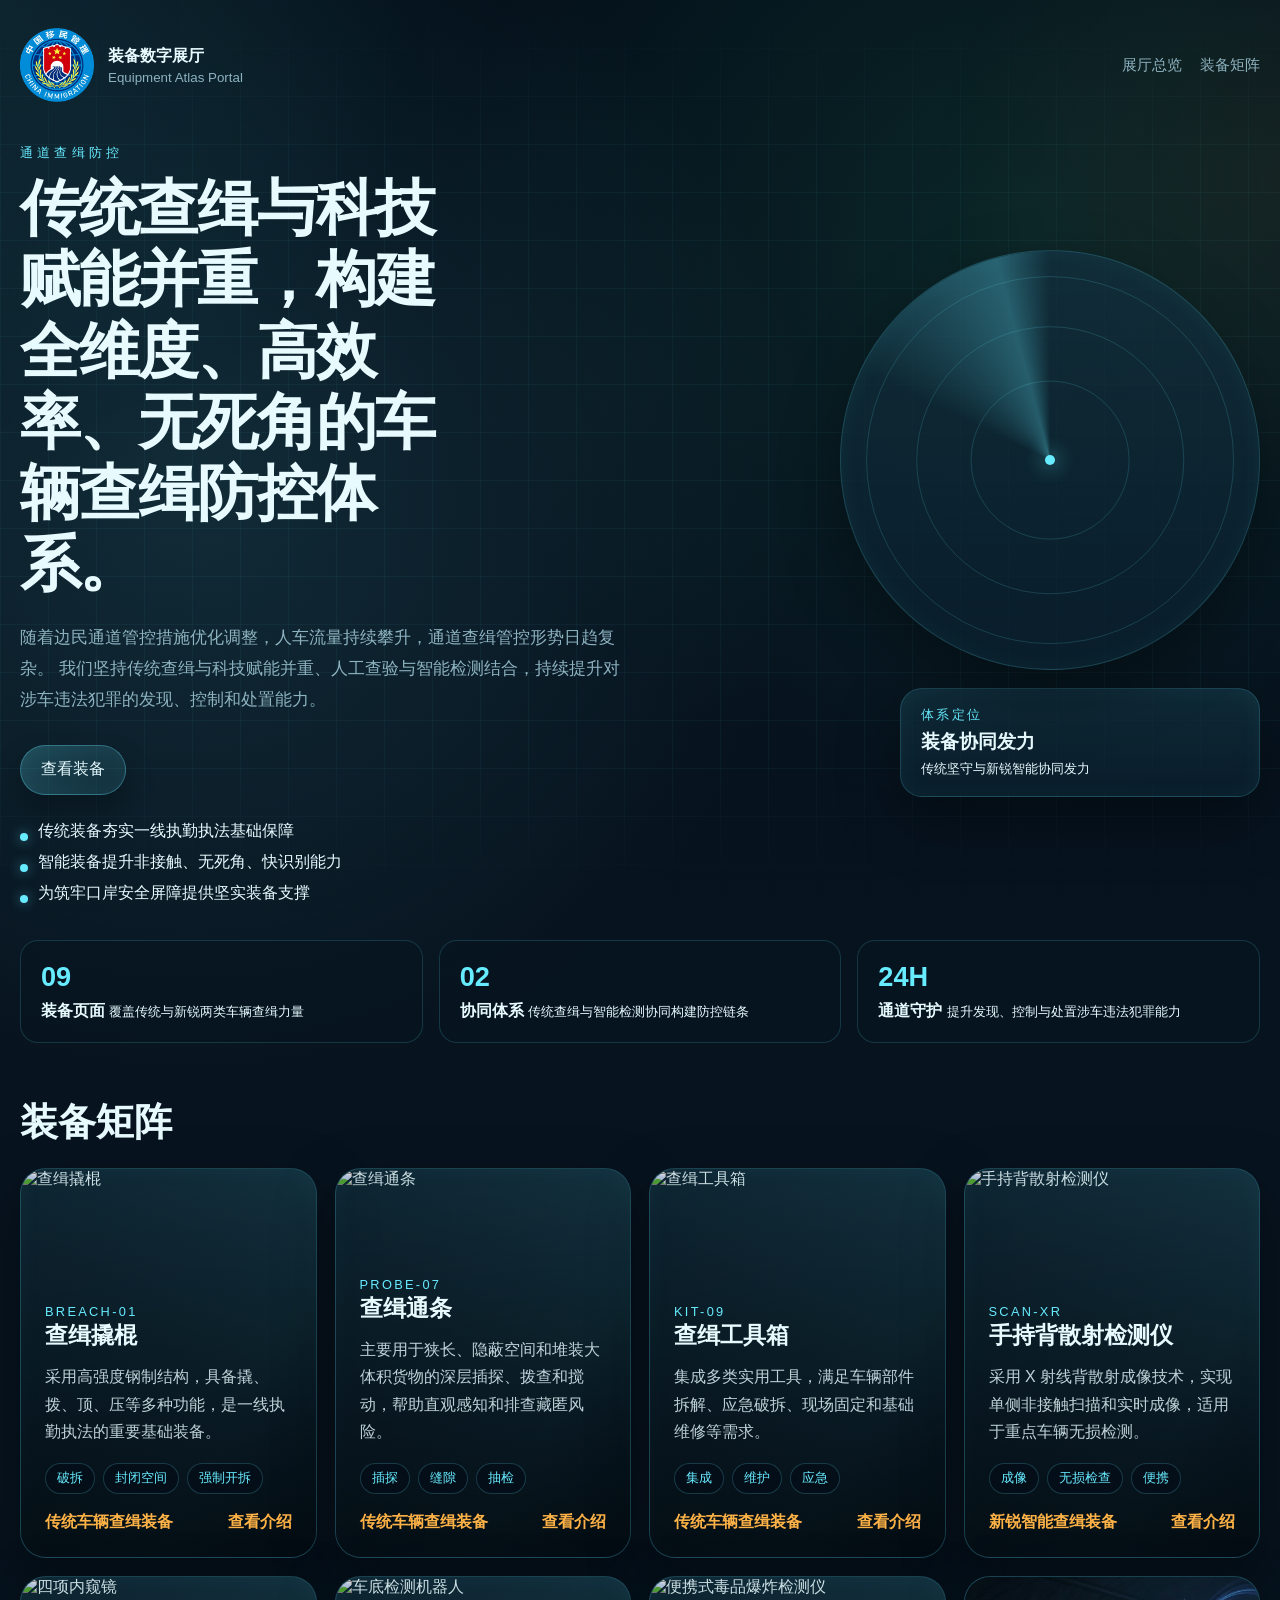
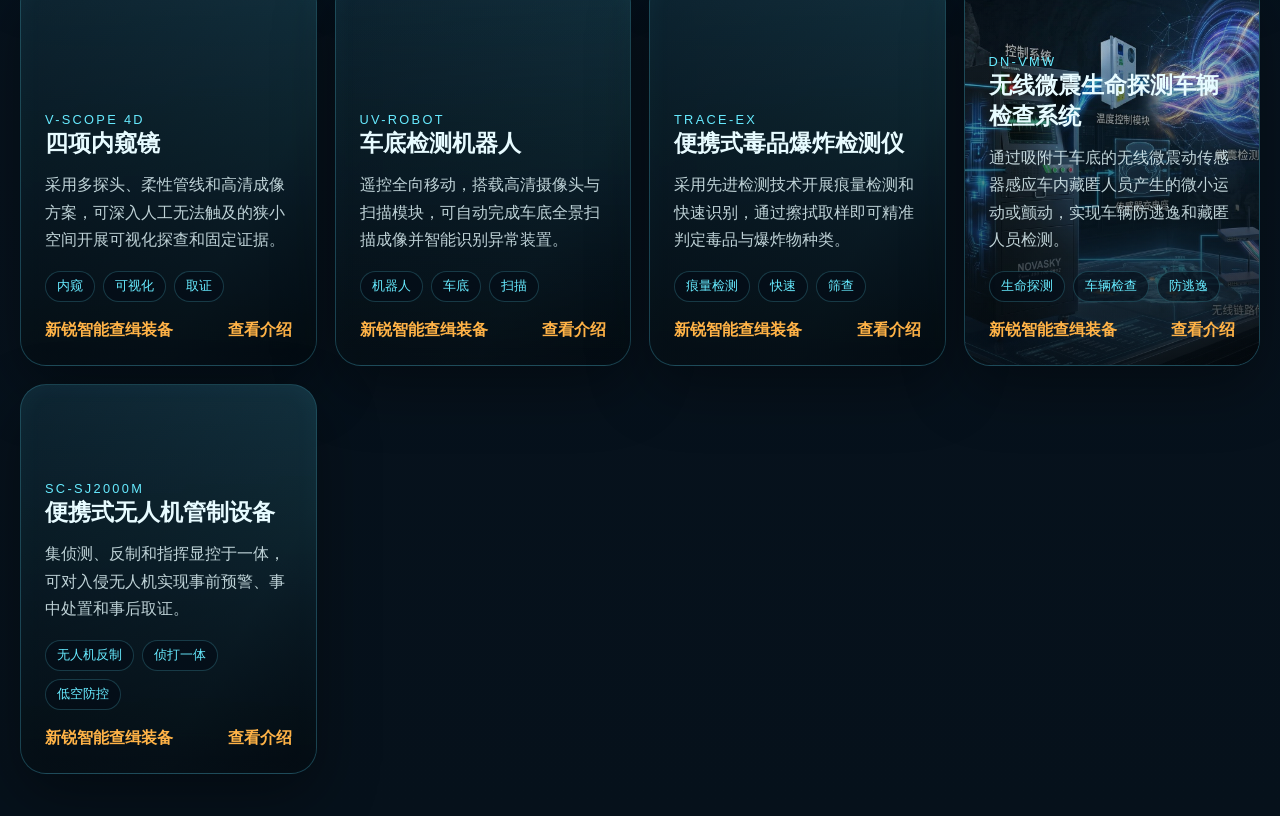
==== commit eae32959: "fix homepage encoding and broken markup" ====
--- a/index.html
+++ b/index.html
@@ -1,10 +1,10 @@
-﻿<!DOCTYPE html>
+<!DOCTYPE html>
 <html lang="zh-CN">
 <head>
     <meta charset="UTF-8">
     <meta name="viewport" content="width=device-width, initial-scale=1.0">
-    <title>瑁呭鏁板瓧灞曞巺</title>
-    <meta name="description" content="杞﹁締鏌ョ級瑁呭灞曠ず棣栭〉銆?>
+    <title>装备数字展厅</title>
+    <meta name="description" content="车辆查缉核心装备展示首页。">
     <link rel="stylesheet" href="style.css">
 </head>
 <body data-page="home">
@@ -15,32 +15,34 @@
 
         <header class="topbar">
             <a class="brand" href="./index.html">
-                <span class="brand-mark">ZB</span>
+                <img class="brand-logo" src="image/图标-256.png" alt="国家移民管理局标识">
                 <span class="brand-text">
-                    <strong>瑁呭鏁板瓧灞曞巺</strong>
+                    <strong>装备数字展厅</strong>
                     <small>Equipment Atlas Portal</small>
                 </span>
             </a>
             <nav class="topnav">
-                <a href="#overview">灞曞巺鎬昏</a>
-                <a href="#equipment-grid">瑁呭鐭╅樀</a>
+                <a href="#overview">展厅总览</a>
+                <a href="#equipment-grid">装备矩阵</a>
             </nav>
         </header>
 
         <main>
             <section class="hero" id="overview">
                 <div class="hero-copy">
-                    <p class="section-kicker">閫氶亾鏌ョ級闃叉帶</p>
-                    <h1>浼犵粺鏌ョ級涓庣鎶€璧嬭兘骞堕噸锛屾瀯寤哄叏缁村害銆侀珮鏁堢巼銆佹棤姝昏鐨勮溅杈嗘煡缂夐槻鎺т綋绯汇€?/h1>
+                    <p class="section-kicker">通道查缉防控</p>
+                    <h1>传统查缉与科技赋能并重，构建全维度、高效率、无死角的车辆查缉防控体系。</h1>
                     <p class="hero-text">
-                        闅忕潃杈规皯閫氶亾绠℃帶鎺柦浼樺寲璋冩暣锛屼汉杞︽祦閲忔寔缁攢鍗囷紝閫氶亾鏌ョ級绠℃帶褰㈠娍鏃ヨ秼澶嶆潅銆傛垜浠潥鎸佷紶缁熸煡缂変笌绉戞妧璧嬭兘骞堕噸銆?                        浜哄伐鏌ラ獙涓庢櫤鑳芥娴嬬粨鍚堬紝鎸佺画鎻愬崌瀵规秹杞﹁繚娉曠姱缃殑鍙戠幇銆佹帶鍒跺拰澶勭疆鑳藉姏銆?                    </p>
+                        随着边民通道管控措施优化调整，人车流量持续攀升，通道查缉管控形势日趋复杂。
+                        我们坚持传统查缉与科技赋能并重、人工查验与智能检测结合，持续提升对涉车违法犯罪的发现、控制和处置能力。
+                    </p>
                     <div class="hero-actions">
-                        <a class="button button-primary" href="#equipment-grid">鏌ョ湅瑁呭</a>
+                        <a class="button button-primary" href="#equipment-grid">查看装备</a>
                     </div>
                     <ul class="hero-points">
-                        <li>浼犵粺瑁呭澶疄涓€绾挎墽鍕ゆ墽娉曞熀纭€淇濋殰</li>
-                        <li>鏅鸿兘瑁呭鎻愬崌闈炴帴瑙︺€佹棤姝昏銆佸揩璇嗗埆鑳藉姏</li>
-                        <li>涓虹瓚鐗㈠彛宀稿畨鍏ㄥ睆闅滄彁渚涘潥瀹炶澶囨敮鎾?/li>
+                        <li>传统装备夯实一线执勤执法基础保障</li>
+                        <li>智能装备提升非接触、无死角、快识别能力</li>
+                        <li>为筑牢口岸安全屏障提供坚实装备支撑</li>
                     </ul>
                 </div>
                 <div class="hero-visual">
@@ -48,18 +50,18 @@
                         <div class="radar-ring ring-1"></div>
                         <div class="radar-ring ring-2"></div>
                         <div class="radar-ring ring-3"></div>
-                        <div class="radar-target target-a risk-high">璧扮</div>
-                        <div class="radar-target target-b risk-high">鍋锋浮</div>
-                        <div class="radar-target target-c risk-mid">澶硅棌</div>
-                        <div class="radar-target target-d risk-mid">鏆楁牸</div>
-                        <div class="radar-target target-e risk-high">杩濈鍝?/div>
+                        <div class="radar-target target-a risk-high">走私</div>
+                        <div class="radar-target target-b risk-high">偷渡</div>
+                        <div class="radar-target target-c risk-mid">夹藏</div>
+                        <div class="radar-target target-d risk-mid">暗格</div>
+                        <div class="radar-target target-e risk-high">违禁品</div>
                         <div class="radar-sweep"></div>
                         <div class="radar-core"></div>
                     </div>
                     <div class="hero-panel">
-                        <span>浣撶郴瀹氫綅</span>
-                        <strong>瑁呭鍗忓悓鍙戝姏</strong>
-                        <small>浼犵粺鍧氬畧涓庢柊閿愭櫤鑳藉崗鍚屽彂鍔?/small>
+                        <span>体系定位</span>
+                        <strong>装备协同发力</strong>
+                        <small>传统坚守与新锐智能协同发力</small>
                     </div>
                 </div>
             </section>
@@ -67,32 +69,31 @@
             <section class="overview-strip">
                 <article>
                     <span>09</span>
-                    <strong>瑁呭椤甸潰</strong>
-                    <small>瑕嗙洊浼犵粺涓庢柊閿愪袱绫昏溅杈嗘煡缂夊姏閲?/small>
+                    <strong>装备页面</strong>
+                    <small>覆盖传统与新锐两类车辆查缉力量</small>
                 </article>
                 <article>
                     <span>02</span>
-                    <strong>鍗忓悓浣撶郴</strong>
-                    <small>浼犵粺鏌ョ級涓庢櫤鑳芥娴嬪崗鍚屾瀯寤洪槻鎺ч摼鏉?/small>
+                    <strong>协同体系</strong>
+                    <small>传统查缉与智能检测协同构建防控链条</small>
                 </article>
                 <article>
                     <span>24H</span>
-                    <strong>閫氶亾瀹堟姢</strong>
-                    <small>鎻愬崌鍙戠幇銆佹帶鍒朵笌澶勭疆娑夎溅杩濇硶鐘姜鑳藉姏</small>
+                    <strong>通道守护</strong>
+                    <small>提升发现、控制与处置涉车违法犯罪能力</small>
                 </article>
             </section>
 
             <section class="section-head">
                 <div>
-                    <h2>瑁呭鐭╅樀</h2>
+                    <h2>装备矩阵</h2>
                 </div>
             </section>
 
-            <section class="equipment-grid" id="equipment-grid" aria-label="瑁呭鍒楄〃"></section>
+            <section class="equipment-grid" id="equipment-grid" aria-label="装备列表"></section>
         </main>
     </div>
 
     <script src="script.js"></script>
 </body>
 </html>
-
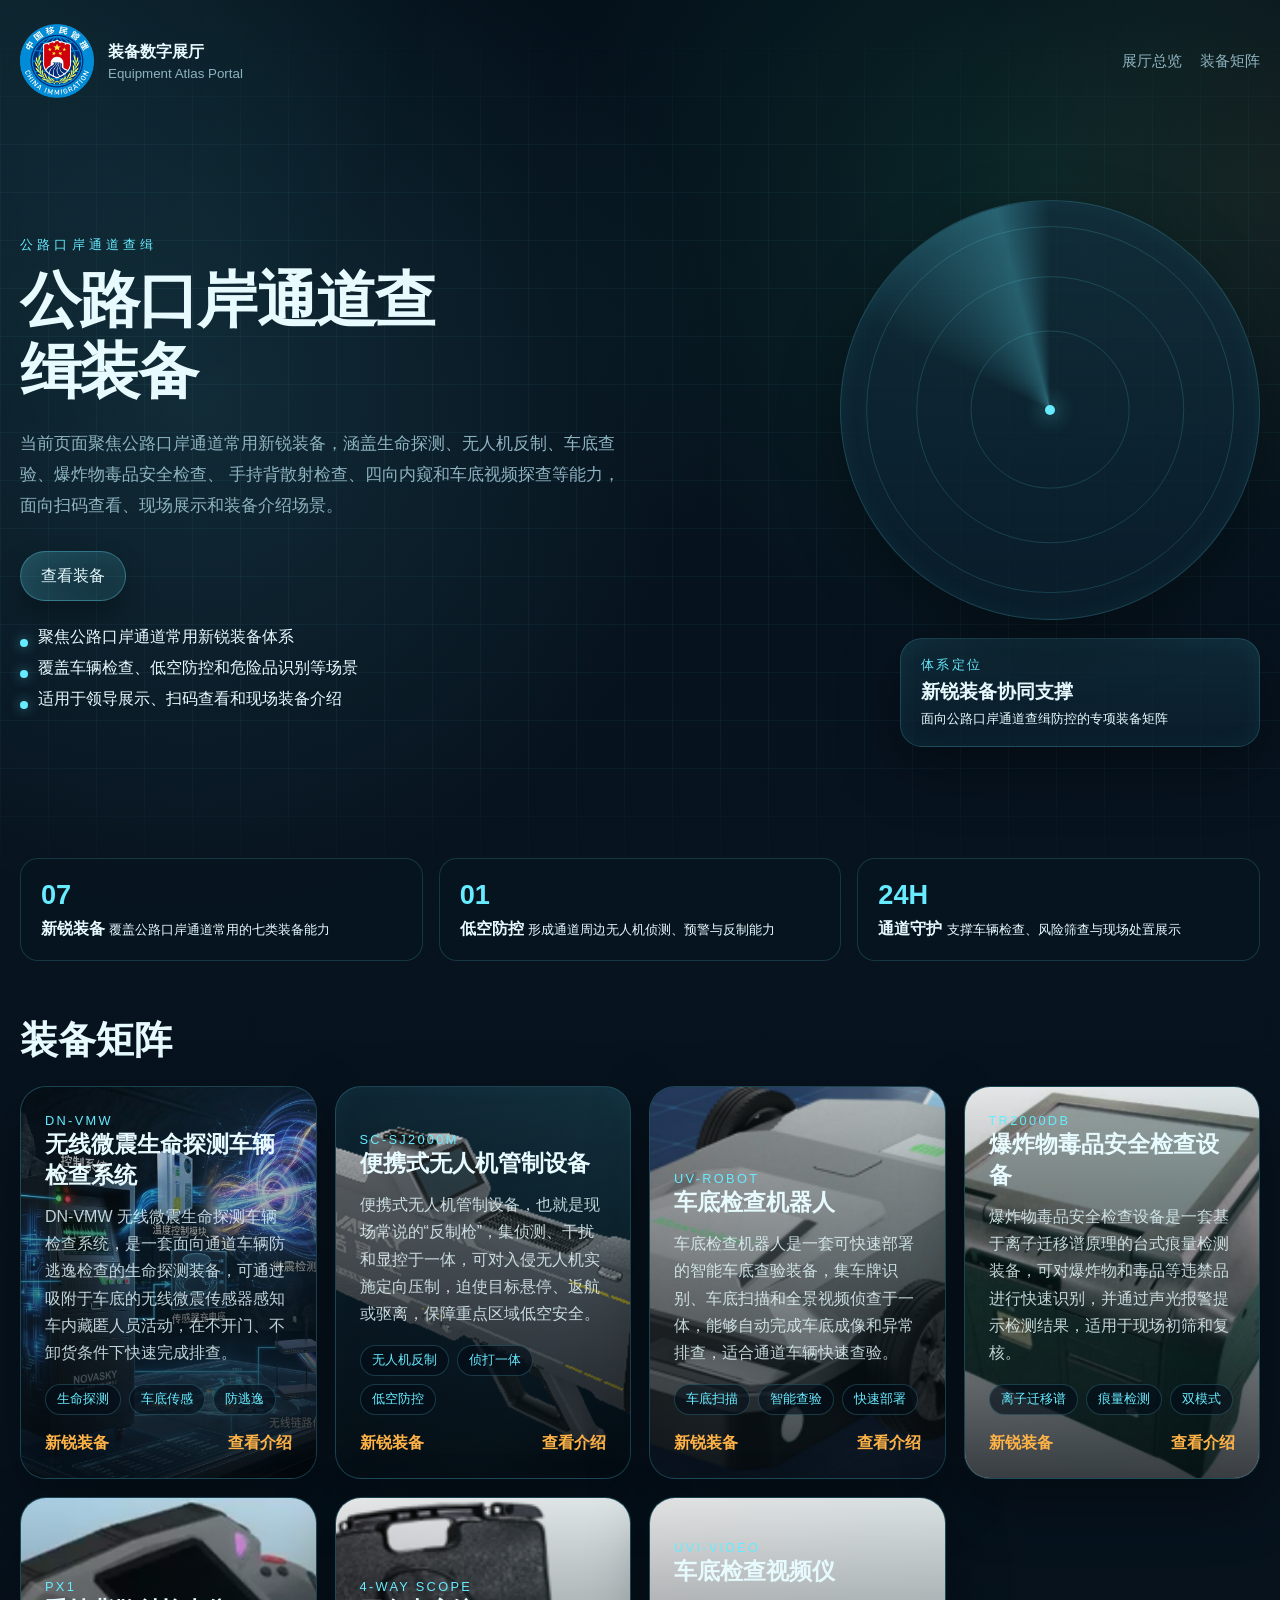
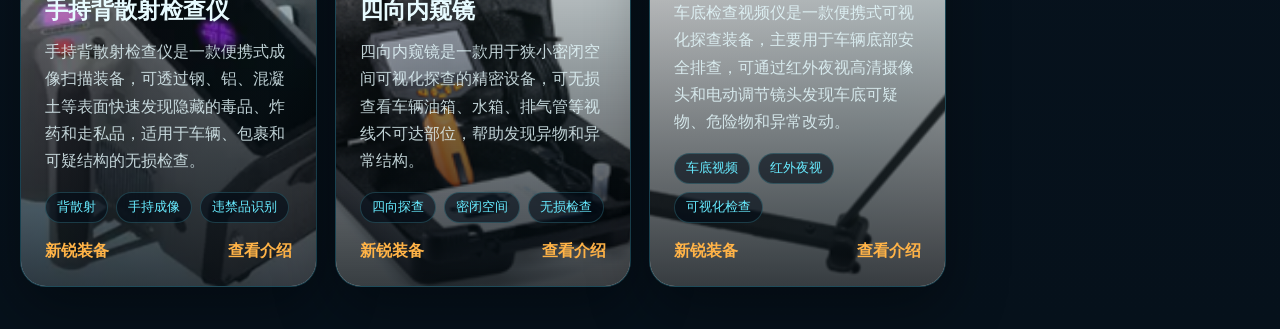
==== commit 195f10b5: "refine equipment copy and image gallery layout" ====
--- a/index.html
+++ b/index.html
@@ -4,7 +4,7 @@
     <meta charset="UTF-8">
     <meta name="viewport" content="width=device-width, initial-scale=1.0">
     <title>装备数字展厅</title>
-    <meta name="description" content="车辆查缉核心装备展示首页。">
+    <meta name="description" content="公路口岸通道常用新锐装备展示首页。">
     <link rel="stylesheet" href="style.css">
 </head>
 <body data-page="home">
@@ -30,19 +30,19 @@
         <main>
             <section class="hero" id="overview">
                 <div class="hero-copy">
-                    <p class="section-kicker">通道查缉防控</p>
-                    <h1>传统查缉与科技赋能并重，构建全维度、高效率、无死角的车辆查缉防控体系。</h1>
+                    <p class="section-kicker">公路口岸通道查缉</p>
+                    <h1>公路口岸通道查缉装备</h1>
                     <p class="hero-text">
-                        随着边民通道管控措施优化调整，人车流量持续攀升，通道查缉管控形势日趋复杂。
-                        我们坚持传统查缉与科技赋能并重、人工查验与智能检测结合，持续提升对涉车违法犯罪的发现、控制和处置能力。
+                        当前页面聚焦公路口岸通道常用新锐装备，涵盖生命探测、无人机反制、车底查验、爆炸物毒品安全检查、
+                        手持背散射检查、四向内窥和车底视频探查等能力，面向扫码查看、现场展示和装备介绍场景。
                     </p>
                     <div class="hero-actions">
                         <a class="button button-primary" href="#equipment-grid">查看装备</a>
                     </div>
                     <ul class="hero-points">
-                        <li>传统装备夯实一线执勤执法基础保障</li>
-                        <li>智能装备提升非接触、无死角、快识别能力</li>
-                        <li>为筑牢口岸安全屏障提供坚实装备支撑</li>
+                        <li>聚焦公路口岸通道常用新锐装备体系</li>
+                        <li>覆盖车辆检查、低空防控和危险品识别等场景</li>
+                        <li>适用于领导展示、扫码查看和现场装备介绍</li>
                     </ul>
                 </div>
                 <div class="hero-visual">
@@ -60,27 +60,27 @@
                     </div>
                     <div class="hero-panel">
                         <span>体系定位</span>
-                        <strong>装备协同发力</strong>
-                        <small>传统坚守与新锐智能协同发力</small>
+                        <strong>新锐装备协同支撑</strong>
+                        <small>面向公路口岸通道查缉防控的专项装备矩阵</small>
                     </div>
                 </div>
             </section>
 
             <section class="overview-strip">
                 <article>
-                    <span>09</span>
-                    <strong>装备页面</strong>
-                    <small>覆盖传统与新锐两类车辆查缉力量</small>
+                    <span>07</span>
+                    <strong>新锐装备</strong>
+                    <small>覆盖公路口岸通道常用的七类装备能力</small>
                 </article>
                 <article>
-                    <span>02</span>
-                    <strong>协同体系</strong>
-                    <small>传统查缉与智能检测协同构建防控链条</small>
+                    <span>01</span>
+                    <strong>低空防控</strong>
+                    <small>形成通道周边无人机侦测、预警与反制能力</small>
                 </article>
                 <article>
                     <span>24H</span>
                     <strong>通道守护</strong>
-                    <small>提升发现、控制与处置涉车违法犯罪能力</small>
+                    <small>支撑车辆检查、风险筛查与现场处置展示</small>
                 </article>
             </section>
 
--- a/style.css
+++ b/style.css
@@ -99,7 +99,7 @@
     align-items: center;
     justify-content: space-between;
     gap: 20px;
-    padding: 28px 0 18px;
+    padding: 24px 0 12px;
 }
 
 .brand {
@@ -193,8 +193,9 @@
 }
 
 .hero {
-    min-height: calc(100vh - 110px);
-    padding: 24px 0 28px;
+    min-height: calc(100vh - 160px);
+    padding: 10px 0 24px;
+    align-items: center;
 }
 
 .section-kicker {
@@ -706,12 +707,17 @@
         rgba(5, 18, 29, 0.72);
 }
 
-.showcase-primary {
+.showcase-primary,
+.showcase-secondary {
     min-height: 320px;
 }
 
-.showcase-secondary {
-    min-height: 180px;
+.showcase-grid.showcase-single {
+    grid-template-columns: 1fr;
+}
+
+.showcase-grid.showcase-single .showcase-primary {
+    min-height: 320px;
 }
 
 .showcase-frame::after {
@@ -1010,13 +1016,9 @@
         grid-template-columns: 1fr;
     }
 
-    .showcase-grid {
-        grid-template-columns: 1fr 1fr;
-    }
-
     .showcase-primary,
     .showcase-secondary {
-        min-height: 220px;
+        min-height: 320px;
     }
 }
 
@@ -1054,6 +1056,15 @@
 
     .showcase-grid {
         grid-template-columns: 1fr;
+    }
+
+    .showcase-primary,
+    .showcase-secondary {
+        min-height: 220px;
+    }
+
+    .showcase-grid.showcase-single .showcase-primary {
+        min-height: 320px;
     }
 }
 
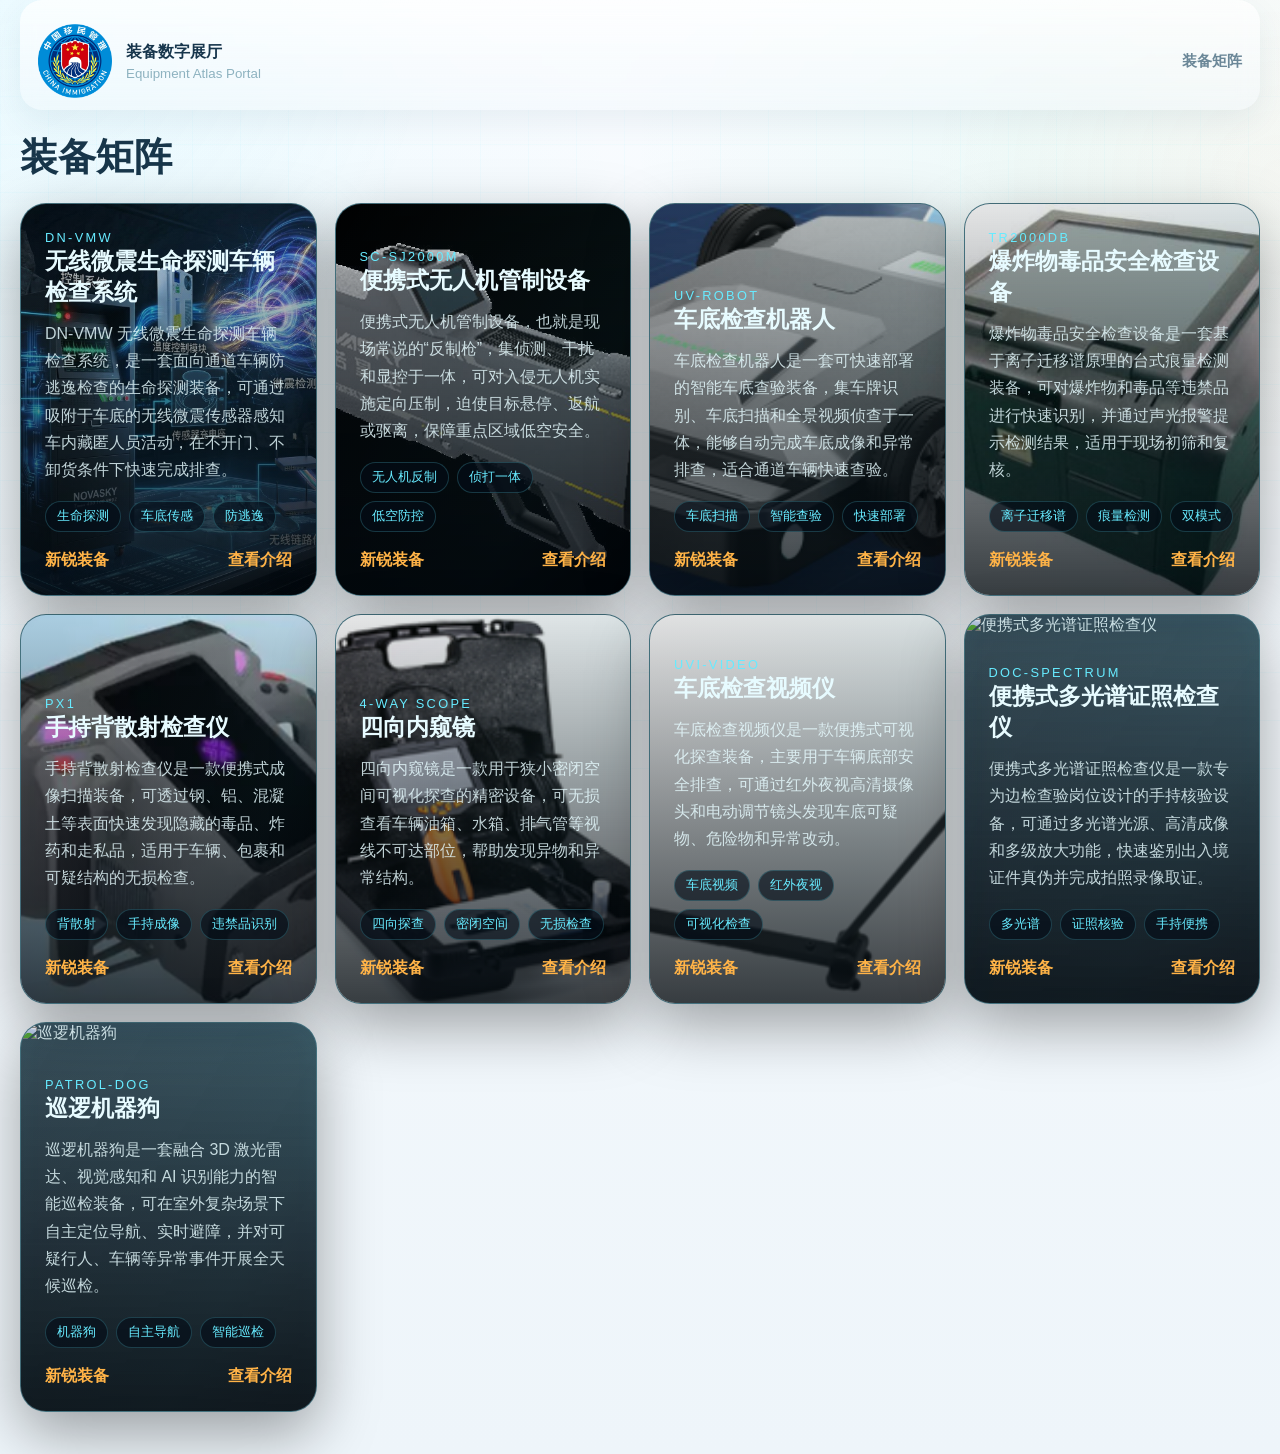
==== commit 63e8a17f: "update homepage layout and add new equipment" ====
--- a/index.html
+++ b/index.html
@@ -4,7 +4,7 @@
     <meta charset="UTF-8">
     <meta name="viewport" content="width=device-width, initial-scale=1.0">
     <title>装备数字展厅</title>
-    <meta name="description" content="公路口岸通道常用新锐装备展示首页。">
+    <meta name="description" content="公路口岸通道查缉装备矩阵展示页。">
     <link rel="stylesheet" href="style.css">
 </head>
 <body data-page="home">
@@ -22,68 +22,11 @@
                 </span>
             </a>
             <nav class="topnav">
-                <a href="#overview">展厅总览</a>
                 <a href="#equipment-grid">装备矩阵</a>
             </nav>
         </header>
 
         <main>
-            <section class="hero" id="overview">
-                <div class="hero-copy">
-                    <p class="section-kicker">公路口岸通道查缉</p>
-                    <h1>公路口岸通道查缉装备</h1>
-                    <p class="hero-text">
-                        当前页面聚焦公路口岸通道常用新锐装备，涵盖生命探测、无人机反制、车底查验、爆炸物毒品安全检查、
-                        手持背散射检查、四向内窥和车底视频探查等能力，面向扫码查看、现场展示和装备介绍场景。
-                    </p>
-                    <div class="hero-actions">
-                        <a class="button button-primary" href="#equipment-grid">查看装备</a>
-                    </div>
-                    <ul class="hero-points">
-                        <li>聚焦公路口岸通道常用新锐装备体系</li>
-                        <li>覆盖车辆检查、低空防控和危险品识别等场景</li>
-                        <li>适用于领导展示、扫码查看和现场装备介绍</li>
-                    </ul>
-                </div>
-                <div class="hero-visual">
-                    <div class="hero-radar">
-                        <div class="radar-ring ring-1"></div>
-                        <div class="radar-ring ring-2"></div>
-                        <div class="radar-ring ring-3"></div>
-                        <div class="radar-target target-a risk-high">走私</div>
-                        <div class="radar-target target-b risk-high">偷渡</div>
-                        <div class="radar-target target-c risk-mid">夹藏</div>
-                        <div class="radar-target target-d risk-mid">暗格</div>
-                        <div class="radar-target target-e risk-high">违禁品</div>
-                        <div class="radar-sweep"></div>
-                        <div class="radar-core"></div>
-                    </div>
-                    <div class="hero-panel">
-                        <span>体系定位</span>
-                        <strong>新锐装备协同支撑</strong>
-                        <small>面向公路口岸通道查缉防控的专项装备矩阵</small>
-                    </div>
-                </div>
-            </section>
-
-            <section class="overview-strip">
-                <article>
-                    <span>07</span>
-                    <strong>新锐装备</strong>
-                    <small>覆盖公路口岸通道常用的七类装备能力</small>
-                </article>
-                <article>
-                    <span>01</span>
-                    <strong>低空防控</strong>
-                    <small>形成通道周边无人机侦测、预警与反制能力</small>
-                </article>
-                <article>
-                    <span>24H</span>
-                    <strong>通道守护</strong>
-                    <small>支撑车辆检查、风险筛查与现场处置展示</small>
-                </article>
-            </section>
-
             <section class="section-head">
                 <div>
                     <h2>装备矩阵</h2>
--- a/style.css
+++ b/style.css
@@ -32,9 +32,10 @@
     font-family: "Segoe UI", "Microsoft YaHei", sans-serif;
     color: var(--text);
     background:
-        radial-gradient(circle at 15% 20%, rgba(103, 235, 255, 0.12), transparent 28%),
-        radial-gradient(circle at 80% 10%, rgba(61, 220, 151, 0.1), transparent 24%),
-        linear-gradient(180deg, #04101a 0%, #07131f 45%, #06111b 100%);
+        url("image/background-atlas.svg") center top / cover no-repeat fixed,
+        radial-gradient(circle at 15% 20%, rgba(103, 235, 255, 0.06), transparent 28%),
+        radial-gradient(circle at 80% 10%, rgba(61, 220, 151, 0.05), transparent 24%),
+        linear-gradient(180deg, #f9fcff 0%, #f3f8fc 48%, #eef5fa 100%);
 }
 
 a {
@@ -100,6 +101,11 @@
     justify-content: space-between;
     gap: 20px;
     padding: 24px 0 12px;
+    padding-inline: 18px;
+    border-radius: 22px;
+    background: linear-gradient(180deg, rgba(255, 255, 255, 0.72), rgba(242, 248, 252, 0.48));
+    box-shadow: 0 12px 30px rgba(47, 86, 118, 0.08);
+    backdrop-filter: blur(10px);
 }
 
 .brand {
@@ -143,6 +149,7 @@
 .brand-text strong {
     font-size: 1rem;
     font-weight: 700;
+    color: #17364d;
 }
 
 .brand-text small,
@@ -165,6 +172,8 @@
 .topnav a {
     position: relative;
     font-size: 0.95rem;
+    color: #6b8798;
+    font-weight: 600;
 }
 
 .topnav a::after {
@@ -198,11 +207,21 @@
     align-items: center;
 }
 
+.hero-copy {
+    width: min(100%, 760px);
+    padding: 28px 30px 30px;
+    border-radius: 28px;
+    background: linear-gradient(180deg, rgba(255, 255, 255, 0.7), rgba(244, 249, 253, 0.38));
+    box-shadow: 0 18px 42px rgba(39, 82, 113, 0.08);
+    backdrop-filter: blur(12px);
+}
+
 .section-kicker {
     margin: 0 0 10px;
     font-size: 0.82rem;
     letter-spacing: 0.32em;
-    color: var(--accent);
+    color: #2198ba;
+    font-weight: 700;
 }
 
 .hero h1,
@@ -214,6 +233,11 @@
     max-width: 13ch;
 }
 
+.hero h1 {
+    color: #18374d;
+    text-shadow: 0 1px 0 rgba(255, 255, 255, 0.7);
+}
+
 .hero-text,
 .detail-summary {
     width: min(92%, 760px);
@@ -221,6 +245,11 @@
     font-size: 1.08rem;
     line-height: 1.8;
     color: var(--muted);
+}
+
+.hero-text {
+    width: 100%;
+    color: #4b6b7f;
 }
 
 .hero-actions,
@@ -254,6 +283,13 @@
     color: var(--text);
 }
 
+.hero .button-primary {
+    color: #17364d;
+    border-color: rgba(46, 136, 200, 0.22);
+    background: linear-gradient(135deg, rgba(126, 223, 251, 0.42), rgba(126, 223, 251, 0.18));
+    box-shadow: inset 0 0 18px rgba(103, 235, 255, 0.08), 0 12px 24px rgba(51, 92, 124, 0.12);
+}
+
 .button-secondary {
     background: rgba(10, 26, 40, 0.7);
     border-color: rgba(103, 235, 255, 0.16);
@@ -272,6 +308,10 @@
     display: grid;
     gap: 10px;
     margin-top: 26px;
+}
+
+.hero-points li {
+    color: #4b6b7f;
 }
 
 .hero-points li,
@@ -477,6 +517,7 @@
 .section-title {
     margin: 4px 0 0;
     font-size: clamp(1.8rem, 3vw, 2.7rem);
+    color: #18364a;
 }
 
 .equipment-grid {
